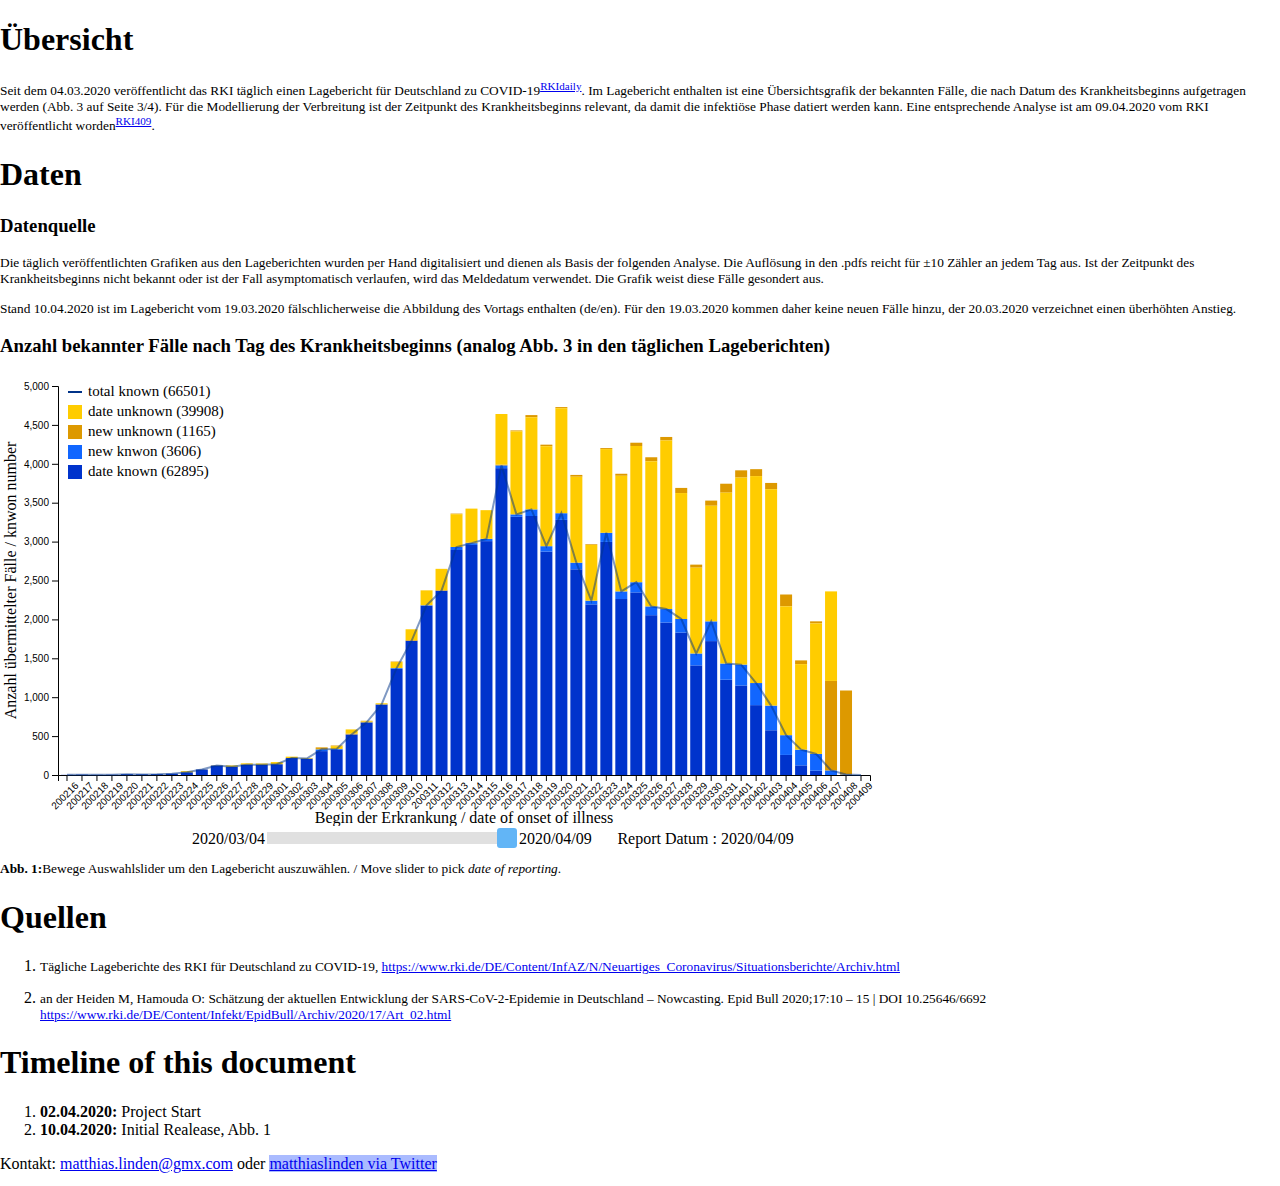
==== page/index.html @ bc85bd49 "Abb.1 scaling working, with legend and maxline" ====
<!DOCTYPE html>
<html>
  <head>
    <meta http-equiv="Content-type" content="text/html; charset=utf-8">
    <title>Covid-19 Calculator Germany</title>
	
	<link rel="stylesheet" type="text/css" href="style.css" />
	
	<script src="script/d3.js"></script>
	<script src="script/BaseGraph.js"></script>
	<script src="script/data.json"></script>
	<script src="script/interactivity.js"></script>
	
    <style type="text/css" media="screen">
    body {
      margin:0;
      padding:0;
      background-color: white;
    }
    </style>
    <script type="text/javascript">
		

    </script>
  </head>
  <body id="body" onload="onBodyLoad()">
  <header></header>
  <section>
  <h1>Übersicht</h1>
  <p>Seit dem 04.03.2020 veröffentlicht das RKI täglich einen Lagebericht für Deutschland zu COVID-19<sup><a href="#r_RKIdaily">RKIdaily</a></sup>. Im Lagebericht enthalten ist eine Übersichtsgrafik der bekannten Fälle, die nach Datum des Krankheitsbeginns aufgetragen werden (Abb. 3 auf Seite 3/4). Für die Modellierung der Verbreitung ist der Zeitpunkt des Krankheitsbeginns relevant, da damit die infektiöse Phase datiert werden kann. Eine entsprechende Analyse ist am 09.04.2020 vom RKI veröffentlicht worden<sup><a href="#r_RKI409">RKI409</a></sup>.</p>
  <p></p>
  
  <h1>Daten</h1>
  <h3>Datenquelle</h3>
  <p>Die täglich veröffentlichten Grafiken aus den Lageberichten wurden per Hand digitalisiert und dienen als Basis der folgenden Analyse. Die Auflösung in den .pdfs reicht für ±10 Zähler an jedem Tag aus. Ist der Zeitpunkt des Krankheitsbeginns nicht bekannt oder ist der Fall asymptomatisch verlaufen, wird das Meldedatum verwendet. Die Grafik weist diese Fälle gesondert aus.</p>
  <p>Stand 10.04.2020 ist im Lagebericht vom 19.03.2020 fälschlicherweise die Abbildung des Vortags enthalten (de/en). Für den 19.03.2020 kommen daher keine neuen Fälle hinzu, der 20.03.2020 verzeichnet einen überhöhten Anstieg.</p>
  <h3>Anzahl bekannter Fälle nach Tag des Krankheitsbeginns (analog Abb. 3 in den täglichen Lageberichten)</h3>
  <div id="firstGraph">
  <div id="simpleRKIgraph"></div>
  <div id="GraphControl1"></div>
  <div style="width:100%"><p><strong>Abb. 1:</strong>Bewege Auswahlslider um den Lagebericht auszuwählen. / Move slider to pick <em>date of reporting</em>.</p></div>
  
  
  </section>
  <section>
	<h1>Quellen</h1>
	<div>
		<ol>
			<li><p id="r_RKIdaily">Tägliche Lageberichte des RKI für Deutschland zu COVID-19, <a href="https://www.rki.de/DE/Content/InfAZ/N/Neuartiges_Coronavirus/Situationsberichte/Archiv.html">https://www.rki.de/DE/Content/InfAZ/N/Neuartiges_Coronavirus/Situationsberichte/Archiv.html</a></p></li>
			<li><p id="r_RKI409">an der Heiden M, Hamouda O: Schätzung der aktuellen Entwicklung der SARS-CoV-2-Epidemie in Deutschland – Nowcasting. Epid Bull 2020;17:10 – 15 | DOI 10.25646/6692 <a href="https://www.rki.de/DE/Content/Infekt/EpidBull/Archiv/2020/17/Art_02.html">https://www.rki.de/DE/Content/Infekt/EpidBull/Archiv/2020/17/Art_02.html</a></p>
		</li></ol>
	</div>
  </section>
  <section>
	  <h1>Timeline of this document</h1>
	  <ol>
		  <li><strong>02.04.2020:</strong> Project Start</li>
		  <li><strong>10.04.2020:</strong> Initial Realease, Abb. 1</li>
	  <ol>
  </section>
  <section>
	  Kontakt: <a href="mailto:matthias.linden@gmx.de">matthias.linden@gmx.com</a> oder
	  <a style="background-color:#ABF" href="https://twitter.com/matthiaslinden">matthiaslinden via Twitter</a>
	  <p></p>
  </section>

  <footer></footer>
  </body>
</html>
---- page/style.css ----
p {
	font-size : 10pt;
}

.maxline {
	fill :none;
	stroke : #038;
	stroke-width:2;
	opacity:.5;
}

/* Slider Stuff */
.pslidecontainer {
/*  width: 100%;*/
}

.pslider {
  -webkit-appearance: none;
/*  width: 100%;*/
  height: 12px;
  background: #d3d3d3;
  outline: none;
  opacity: 0.7;
  -webkit-transition: .2s;
  transition: opacity .2s;
}

.pslider:hover {
  opacity: 1;
}

.pslider::-webkit-slider-thumb {
  -webkit-appearance: none;
  appearance: none;
  width: 20px;
  height: 20px;
  border-radius: 3px;
  background: #2196F3;
  cursor: pointer;
}

.pslider::-moz-range-thumb {
  width: 20px;
  height: 20px;
  background: #2196F3;
  cursor: pointer;
}
/* End of slider Stuff*/
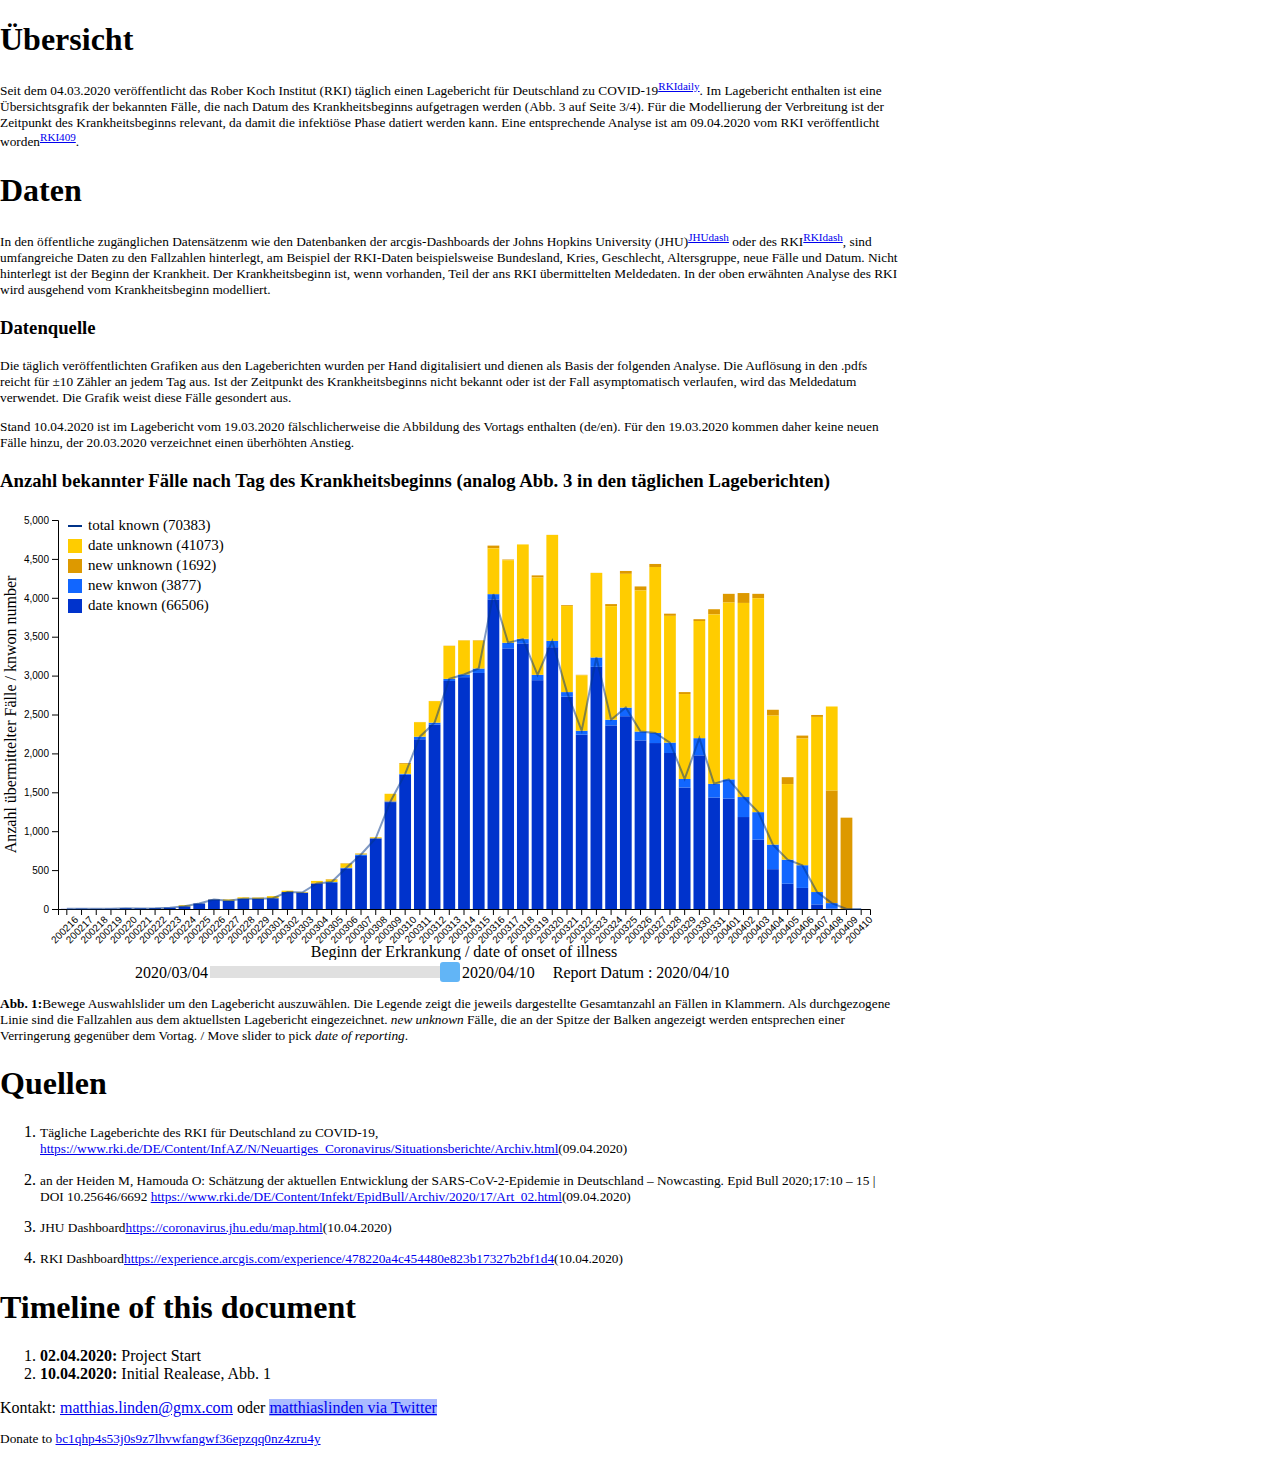
==== commit cff912ca: "Added some text to website, new Data for 10.04.2020 Situationreport" ====
--- a/page/index.html
+++ b/page/index.html
@@ -26,12 +26,14 @@
   </head>
   <body id="body" onload="onBodyLoad()">
   <header></header>
+  <div style="width:900px">
   <section>
   <h1>Übersicht</h1>
-  <p>Seit dem 04.03.2020 veröffentlicht das RKI täglich einen Lagebericht für Deutschland zu COVID-19<sup><a href="#r_RKIdaily">RKIdaily</a></sup>. Im Lagebericht enthalten ist eine Übersichtsgrafik der bekannten Fälle, die nach Datum des Krankheitsbeginns aufgetragen werden (Abb. 3 auf Seite 3/4). Für die Modellierung der Verbreitung ist der Zeitpunkt des Krankheitsbeginns relevant, da damit die infektiöse Phase datiert werden kann. Eine entsprechende Analyse ist am 09.04.2020 vom RKI veröffentlicht worden<sup><a href="#r_RKI409">RKI409</a></sup>.</p>
+  <p>Seit dem 04.03.2020 veröffentlicht das Rober Koch Institut (RKI) täglich einen Lagebericht für Deutschland zu COVID-19<sup><a href="#r_RKIdaily">RKIdaily</a></sup>. Im Lagebericht enthalten ist eine Übersichtsgrafik der bekannten Fälle, die nach Datum des Krankheitsbeginns aufgetragen werden (Abb. 3 auf Seite 3/4). Für die Modellierung der Verbreitung ist der Zeitpunkt des Krankheitsbeginns relevant, da damit die infektiöse Phase datiert werden kann. Eine entsprechende Analyse ist am 09.04.2020 vom RKI veröffentlicht worden<sup><a href="#r_RKI409">RKI409</a></sup>.</p>
   <p></p>
   
   <h1>Daten</h1>
+  <p>In den öffentliche zugänglichen Datensätzenm wie den Datenbanken der arcgis-Dashboards der Johns Hopkins University (JHU)<sup><a href="#r_JHUdash">JHUdash</a></sup> oder des RKI<sup><a href="#r_RKIdash">RKIdash</a></sup>, sind umfangreiche Daten zu den Fallzahlen hinterlegt, am Beispiel der RKI-Daten beispielsweise Bundesland, Kries, Geschlecht, Altersgruppe, neue Fälle und Datum. Nicht hinterlegt ist der Beginn der Krankheit. Der Krankheitsbeginn ist, wenn vorhanden, Teil der ans RKI übermittelten Meldedaten. In der oben erwähnten Analyse des RKI wird ausgehend vom Krankheitsbeginn modelliert.</p>
   <h3>Datenquelle</h3>
   <p>Die täglich veröffentlichten Grafiken aus den Lageberichten wurden per Hand digitalisiert und dienen als Basis der folgenden Analyse. Die Auflösung in den .pdfs reicht für ±10 Zähler an jedem Tag aus. Ist der Zeitpunkt des Krankheitsbeginns nicht bekannt oder ist der Fall asymptomatisch verlaufen, wird das Meldedatum verwendet. Die Grafik weist diese Fälle gesondert aus.</p>
   <p>Stand 10.04.2020 ist im Lagebericht vom 19.03.2020 fälschlicherweise die Abbildung des Vortags enthalten (de/en). Für den 19.03.2020 kommen daher keine neuen Fälle hinzu, der 20.03.2020 verzeichnet einen überhöhten Anstieg.</p>
@@ -39,7 +41,7 @@
   <div id="firstGraph">
   <div id="simpleRKIgraph"></div>
   <div id="GraphControl1"></div>
-  <div style="width:100%"><p><strong>Abb. 1:</strong>Bewege Auswahlslider um den Lagebericht auszuwählen. / Move slider to pick <em>date of reporting</em>.</p></div>
+  <div style="width:100%"><p><strong>Abb. 1:</strong>Bewege Auswahlslider um den Lagebericht auszuwählen. Die Legende zeigt die jeweils dargestellte Gesamtanzahl an Fällen in Klammern. Als durchgezogene Linie sind die Fallzahlen aus dem aktuellsten Lagebericht eingezeichnet. <em>new unknown</em> Fälle, die an der Spitze der Balken angezeigt werden entsprechen einer Verringerung gegenüber dem Vortag. / Move slider to pick <em>date of reporting</em>.</p></div>
   
   
   </section>
@@ -47,9 +49,11 @@
 	<h1>Quellen</h1>
 	<div>
 		<ol>
-			<li><p id="r_RKIdaily">Tägliche Lageberichte des RKI für Deutschland zu COVID-19, <a href="https://www.rki.de/DE/Content/InfAZ/N/Neuartiges_Coronavirus/Situationsberichte/Archiv.html">https://www.rki.de/DE/Content/InfAZ/N/Neuartiges_Coronavirus/Situationsberichte/Archiv.html</a></p></li>
-			<li><p id="r_RKI409">an der Heiden M, Hamouda O: Schätzung der aktuellen Entwicklung der SARS-CoV-2-Epidemie in Deutschland – Nowcasting. Epid Bull 2020;17:10 – 15 | DOI 10.25646/6692 <a href="https://www.rki.de/DE/Content/Infekt/EpidBull/Archiv/2020/17/Art_02.html">https://www.rki.de/DE/Content/Infekt/EpidBull/Archiv/2020/17/Art_02.html</a></p>
-		</li></ol>
+			<li><p id="r_RKIdaily">Tägliche Lageberichte des RKI für Deutschland zu COVID-19, <a href="https://www.rki.de/DE/Content/InfAZ/N/Neuartiges_Coronavirus/Situationsberichte/Archiv.html">https://www.rki.de/DE/Content/InfAZ/N/Neuartiges_Coronavirus/Situationsberichte/Archiv.html</a>(09.04.2020)</p></li>
+			<li><p id="r_RKI409">an der Heiden M, Hamouda O: Schätzung der aktuellen Entwicklung der SARS-CoV-2-Epidemie in Deutschland – Nowcasting. Epid Bull 2020;17:10 – 15 | DOI 10.25646/6692 <a href="https://www.rki.de/DE/Content/Infekt/EpidBull/Archiv/2020/17/Art_02.html">https://www.rki.de/DE/Content/Infekt/EpidBull/Archiv/2020/17/Art_02.html</a>(09.04.2020)</p></li>
+			<li><p id="r_JHUdash">JHU Dashboard<a href="https://coronavirus.jhu.edu/map.html">https://coronavirus.jhu.edu/map.html</a>(10.04.2020)</p></li>
+			<li><p id="r_RKIdash">RKI Dashboard<a href="https://experience.arcgis.com/experience/478220a4c454480e823b17327b2bf1d4">https://experience.arcgis.com/experience/478220a4c454480e823b17327b2bf1d4</a>(10.04.2020)</p></li>
+		</ol>
 	</div>
   </section>
   <section>
@@ -62,9 +66,9 @@
   <section>
 	  Kontakt: <a href="mailto:matthias.linden@gmx.de">matthias.linden@gmx.com</a> oder
 	  <a style="background-color:#ABF" href="https://twitter.com/matthiaslinden">matthiaslinden via Twitter</a>
-	  <p></p>
+	  <p>Donate to <a href="bitcoin:bc1qhp4s53j0s9z7lhvwfangwf36epzqq0nz4zru4y">bc1qhp4s53j0s9z7lhvwfangwf36epzqq0nz4zru4y</a></p>
   </section>
-
+  </div>
   <footer></footer>
   </body>
 </html>
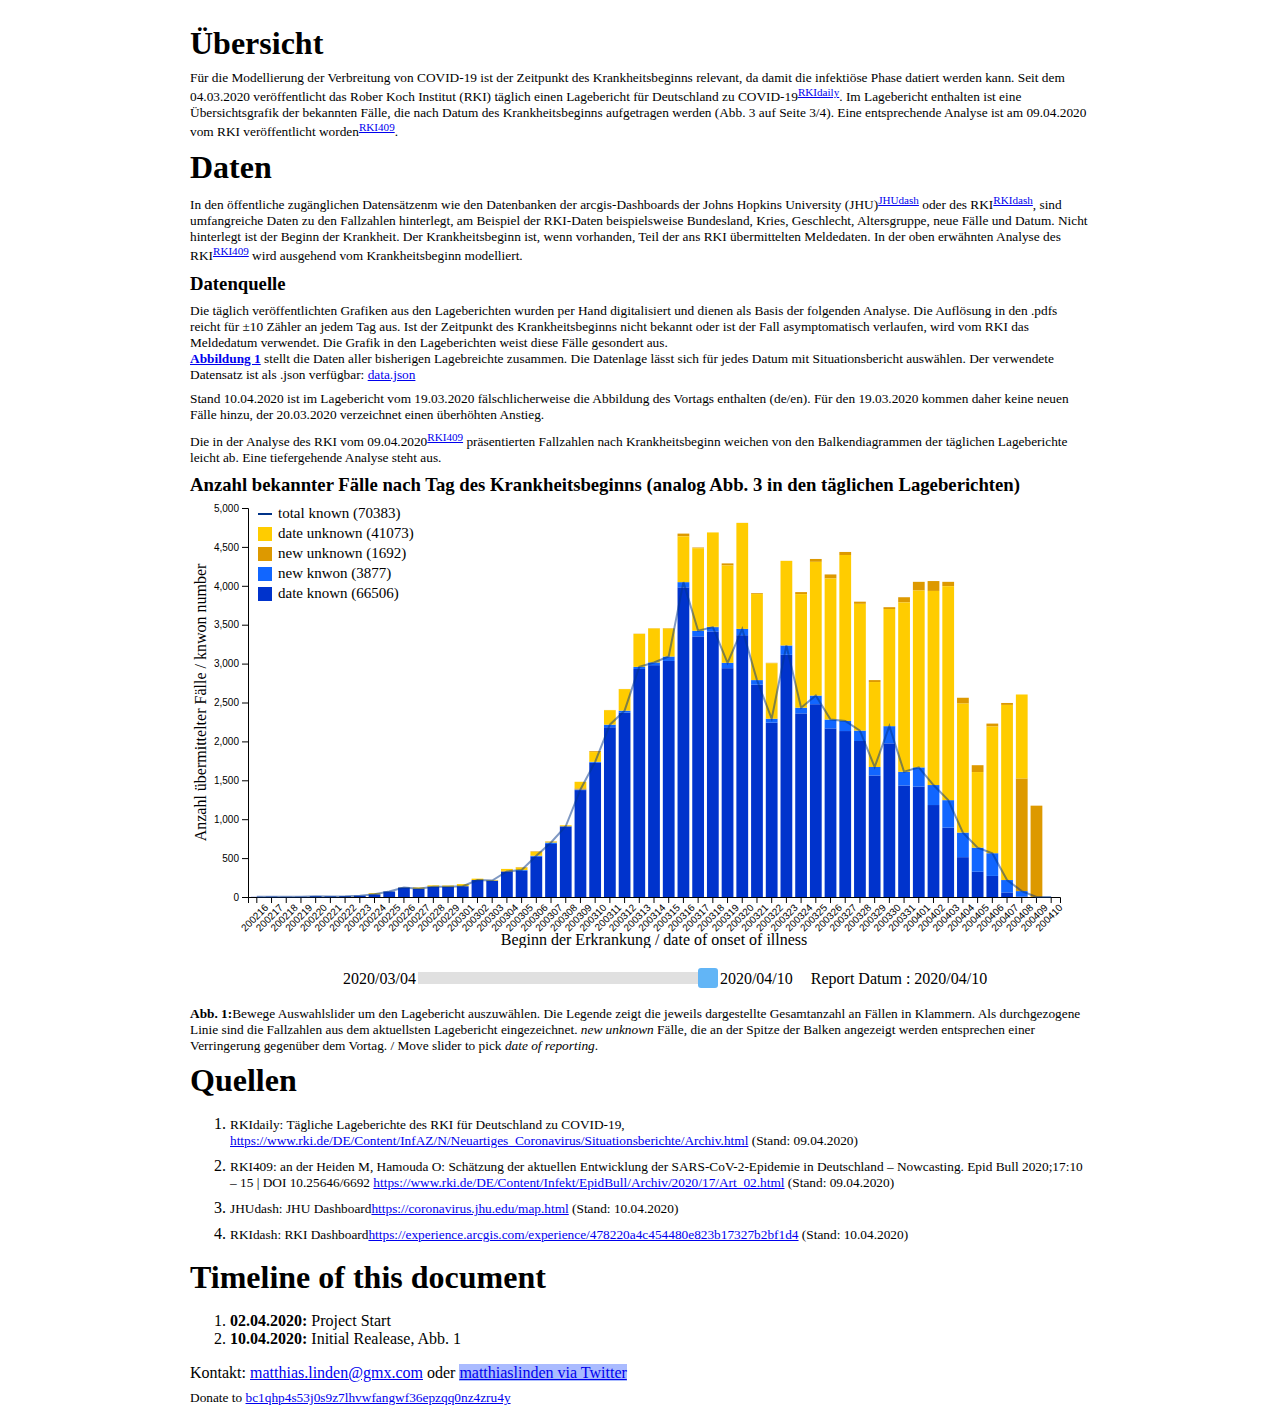
==== commit cdb25b7e: "Minor tweaks to website (centering), link to dataset and explaination of dataset" ====
--- a/page/index.html
+++ b/page/index.html
@@ -26,17 +26,18 @@
   </head>
   <body id="body" onload="onBodyLoad()">
   <header></header>
-  <div style="width:900px">
+  <div style="max-width:900px;display: block;margin: 25px auto 0">
   <section>
   <h1>Übersicht</h1>
-  <p>Seit dem 04.03.2020 veröffentlicht das Rober Koch Institut (RKI) täglich einen Lagebericht für Deutschland zu COVID-19<sup><a href="#r_RKIdaily">RKIdaily</a></sup>. Im Lagebericht enthalten ist eine Übersichtsgrafik der bekannten Fälle, die nach Datum des Krankheitsbeginns aufgetragen werden (Abb. 3 auf Seite 3/4). Für die Modellierung der Verbreitung ist der Zeitpunkt des Krankheitsbeginns relevant, da damit die infektiöse Phase datiert werden kann. Eine entsprechende Analyse ist am 09.04.2020 vom RKI veröffentlicht worden<sup><a href="#r_RKI409">RKI409</a></sup>.</p>
+  <p>Für die Modellierung der Verbreitung von COVID-19 ist der Zeitpunkt des Krankheitsbeginns relevant, da damit die infektiöse Phase datiert werden kann. Seit dem 04.03.2020 veröffentlicht das Rober Koch Institut (RKI) täglich einen Lagebericht für Deutschland zu COVID-19<sup><a href="#r_RKIdaily">RKIdaily</a></sup>. Im Lagebericht enthalten ist eine Übersichtsgrafik der bekannten Fälle, die nach Datum des Krankheitsbeginns aufgetragen werden (Abb. 3 auf Seite 3/4). Eine entsprechende Analyse ist am 09.04.2020 vom RKI veröffentlicht worden<sup><a href="#r_RKI409">RKI409</a></sup>.</p>
   <p></p>
   
   <h1>Daten</h1>
-  <p>In den öffentliche zugänglichen Datensätzenm wie den Datenbanken der arcgis-Dashboards der Johns Hopkins University (JHU)<sup><a href="#r_JHUdash">JHUdash</a></sup> oder des RKI<sup><a href="#r_RKIdash">RKIdash</a></sup>, sind umfangreiche Daten zu den Fallzahlen hinterlegt, am Beispiel der RKI-Daten beispielsweise Bundesland, Kries, Geschlecht, Altersgruppe, neue Fälle und Datum. Nicht hinterlegt ist der Beginn der Krankheit. Der Krankheitsbeginn ist, wenn vorhanden, Teil der ans RKI übermittelten Meldedaten. In der oben erwähnten Analyse des RKI wird ausgehend vom Krankheitsbeginn modelliert.</p>
+  <p>In den öffentliche zugänglichen Datensätzenm wie den Datenbanken der arcgis-Dashboards der Johns Hopkins University (JHU)<sup><a href="#r_JHUdash">JHUdash</a></sup> oder des RKI<sup><a href="#r_RKIdash">RKIdash</a></sup>, sind umfangreiche Daten zu den Fallzahlen hinterlegt, am Beispiel der RKI-Daten beispielsweise Bundesland, Kries, Geschlecht, Altersgruppe, neue Fälle und Datum. Nicht hinterlegt ist der Beginn der Krankheit. Der Krankheitsbeginn ist, wenn vorhanden, Teil der ans RKI übermittelten Meldedaten. In der oben erwähnten Analyse des RKI<sup><a href="#r_RKI409">RKI409</a></sup> wird ausgehend vom Krankheitsbeginn modelliert.</p>
   <h3>Datenquelle</h3>
-  <p>Die täglich veröffentlichten Grafiken aus den Lageberichten wurden per Hand digitalisiert und dienen als Basis der folgenden Analyse. Die Auflösung in den .pdfs reicht für ±10 Zähler an jedem Tag aus. Ist der Zeitpunkt des Krankheitsbeginns nicht bekannt oder ist der Fall asymptomatisch verlaufen, wird das Meldedatum verwendet. Die Grafik weist diese Fälle gesondert aus.</p>
+  <p>Die täglich veröffentlichten Grafiken aus den Lageberichten wurden per Hand digitalisiert und dienen als Basis der folgenden Analyse. Die Auflösung in den .pdfs reicht für ±10 Zähler an jedem Tag aus. Ist der Zeitpunkt des Krankheitsbeginns nicht bekannt oder ist der Fall asymptomatisch verlaufen, wird vom RKI das Meldedatum verwendet. Die Grafik in den Lageberichten weist diese Fälle gesondert aus.<br><a href="#simpleRKIgraph"><strong>Abbildung 1</strong></a> stellt die Daten aller bisherigen Lagebreichte zusammen. Die Datenlage lässt sich für jedes Datum mit Situationsbericht auswählen. Der verwendete Datensatz ist als .json verfügbar: <a href="script/data.json">data.json</a></p>
   <p>Stand 10.04.2020 ist im Lagebericht vom 19.03.2020 fälschlicherweise die Abbildung des Vortags enthalten (de/en). Für den 19.03.2020 kommen daher keine neuen Fälle hinzu, der 20.03.2020 verzeichnet einen überhöhten Anstieg.</p>
+  <p>Die in der Analyse des RKI vom 09.04.2020<sup><a href="#r_RKI409">RKI409</a></sup> präsentierten Fallzahlen nach Krankheitsbeginn weichen von den Balkendiagrammen der täglichen Lageberichte leicht ab. Eine tiefergehende Analyse steht aus.</p>
   <h3>Anzahl bekannter Fälle nach Tag des Krankheitsbeginns (analog Abb. 3 in den täglichen Lageberichten)</h3>
   <div id="firstGraph">
   <div id="simpleRKIgraph"></div>
@@ -47,12 +48,12 @@
   </section>
   <section>
 	<h1>Quellen</h1>
-	<div>
+	<div id="sources">
 		<ol>
-			<li><p id="r_RKIdaily">Tägliche Lageberichte des RKI für Deutschland zu COVID-19, <a href="https://www.rki.de/DE/Content/InfAZ/N/Neuartiges_Coronavirus/Situationsberichte/Archiv.html">https://www.rki.de/DE/Content/InfAZ/N/Neuartiges_Coronavirus/Situationsberichte/Archiv.html</a>(09.04.2020)</p></li>
-			<li><p id="r_RKI409">an der Heiden M, Hamouda O: Schätzung der aktuellen Entwicklung der SARS-CoV-2-Epidemie in Deutschland – Nowcasting. Epid Bull 2020;17:10 – 15 | DOI 10.25646/6692 <a href="https://www.rki.de/DE/Content/Infekt/EpidBull/Archiv/2020/17/Art_02.html">https://www.rki.de/DE/Content/Infekt/EpidBull/Archiv/2020/17/Art_02.html</a>(09.04.2020)</p></li>
-			<li><p id="r_JHUdash">JHU Dashboard<a href="https://coronavirus.jhu.edu/map.html">https://coronavirus.jhu.edu/map.html</a>(10.04.2020)</p></li>
-			<li><p id="r_RKIdash">RKI Dashboard<a href="https://experience.arcgis.com/experience/478220a4c454480e823b17327b2bf1d4">https://experience.arcgis.com/experience/478220a4c454480e823b17327b2bf1d4</a>(10.04.2020)</p></li>
+			<li><p id="r_RKIdaily">RKIdaily: Tägliche Lageberichte des RKI für Deutschland zu COVID-19, <a href="https://www.rki.de/DE/Content/InfAZ/N/Neuartiges_Coronavirus/Situationsberichte/Archiv.html">https://www.rki.de/DE/Content/InfAZ/N/Neuartiges_Coronavirus/Situationsberichte/Archiv.html</a> (Stand: 09.04.2020)</p></li>
+			<li><p id="r_RKI409">RKI409: an der Heiden M, Hamouda O: Schätzung der aktuellen Entwicklung der SARS-CoV-2-Epidemie in Deutschland – Nowcasting. Epid Bull 2020;17:10 – 15 | DOI 10.25646/6692 <a href="https://www.rki.de/DE/Content/Infekt/EpidBull/Archiv/2020/17/Art_02.html">https://www.rki.de/DE/Content/Infekt/EpidBull/Archiv/2020/17/Art_02.html</a> (Stand: 09.04.2020)</p></li>
+			<li><p id="r_JHUdash">JHUdash: JHU Dashboard<a href="https://coronavirus.jhu.edu/map.html">https://coronavirus.jhu.edu/map.html</a> (Stand: 10.04.2020)</p></li>
+			<li><p id="r_RKIdash">RKIdash: RKI Dashboard<a href="https://experience.arcgis.com/experience/478220a4c454480e823b17327b2bf1d4">https://experience.arcgis.com/experience/478220a4c454480e823b17327b2bf1d4</a> (Stand: 10.04.2020)</p></li>
 		</ol>
 	</div>
   </section>
--- a/page/style.css
+++ b/page/style.css
@@ -1,4 +1,16 @@
+h1 {
+	margin-top: 8px;
+	margin-bottom: 4px;
+}
+
+h3 {
+	margin-top: 4px;
+	margin-bottom: 2px;
+}
+
 p {
+	margin-top: 8px;
+	margin-bottom: 8px;
 	font-size : 10pt;
 }
 
@@ -7,6 +19,10 @@
 	stroke : #038;
 	stroke-width:2;
 	opacity:.5;
+}
+
+.sources p {
+	width : 400px;
 }
 
 /* Slider Stuff */
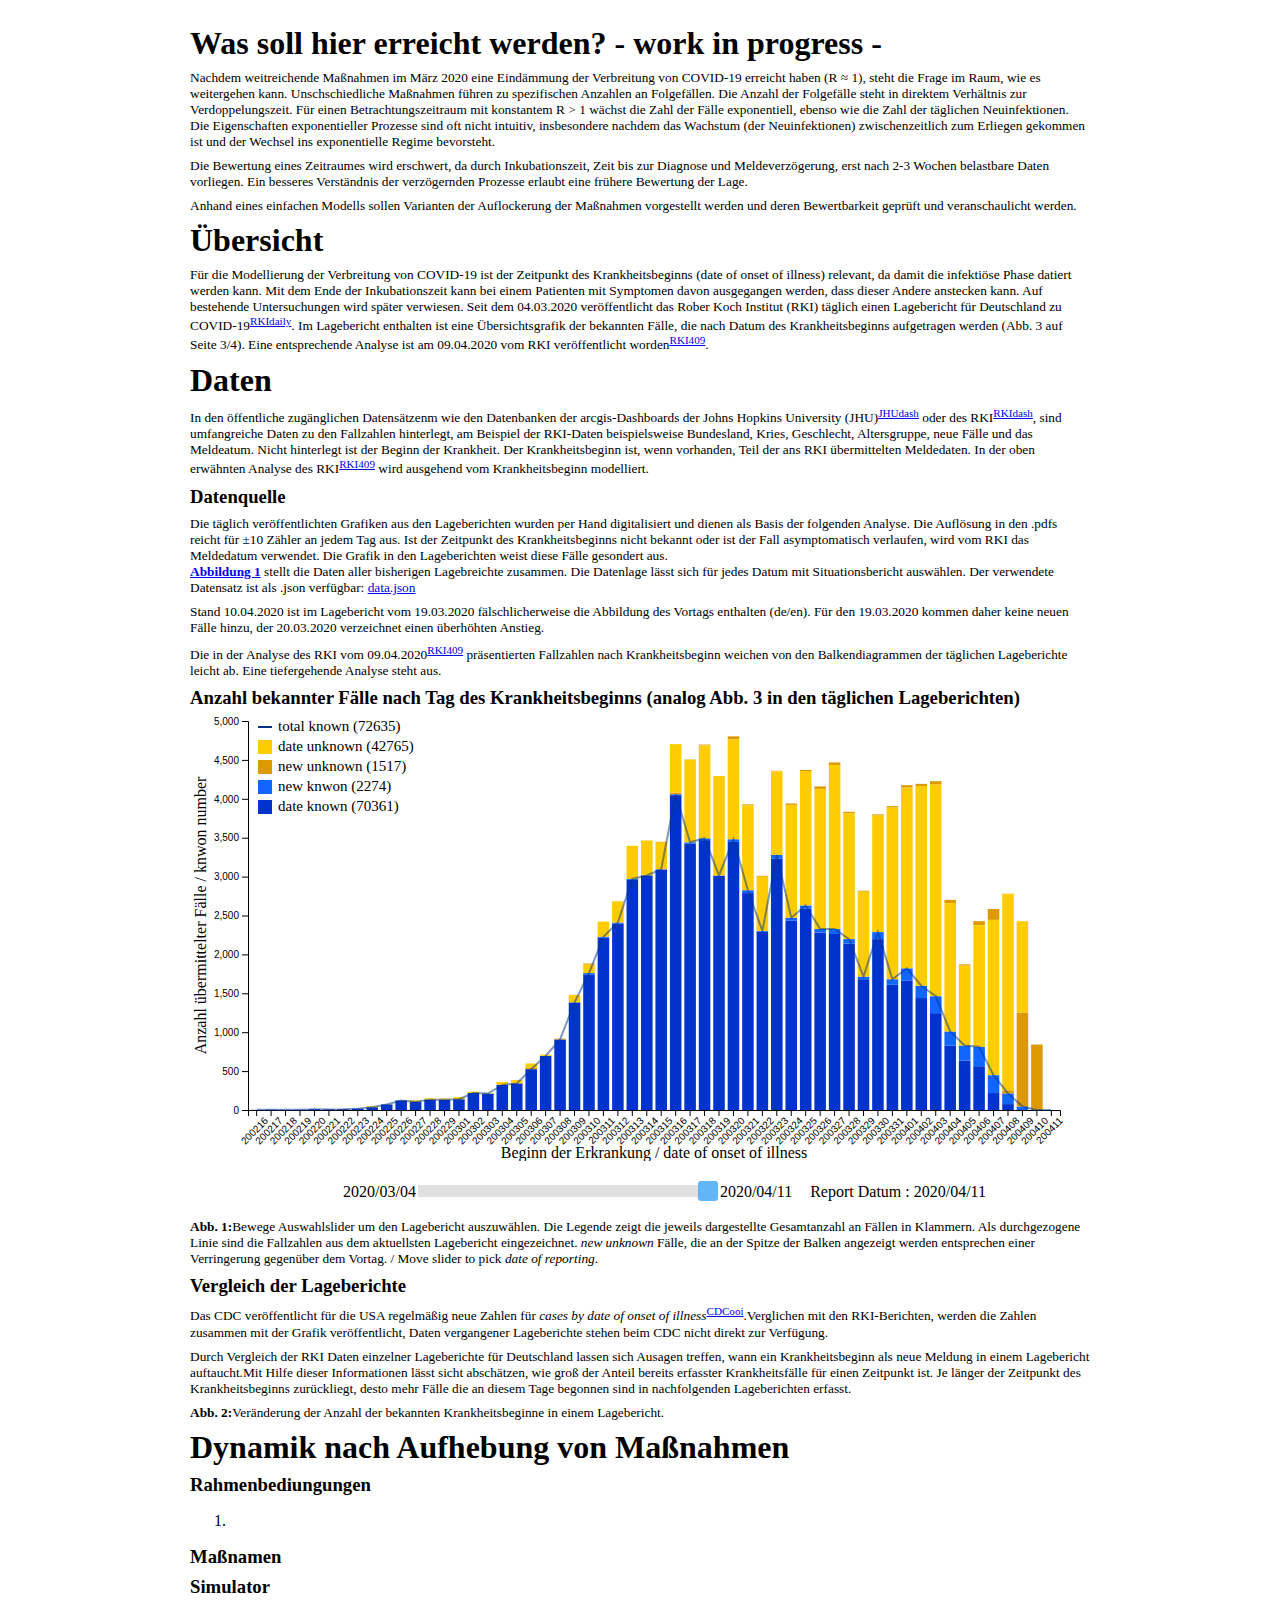
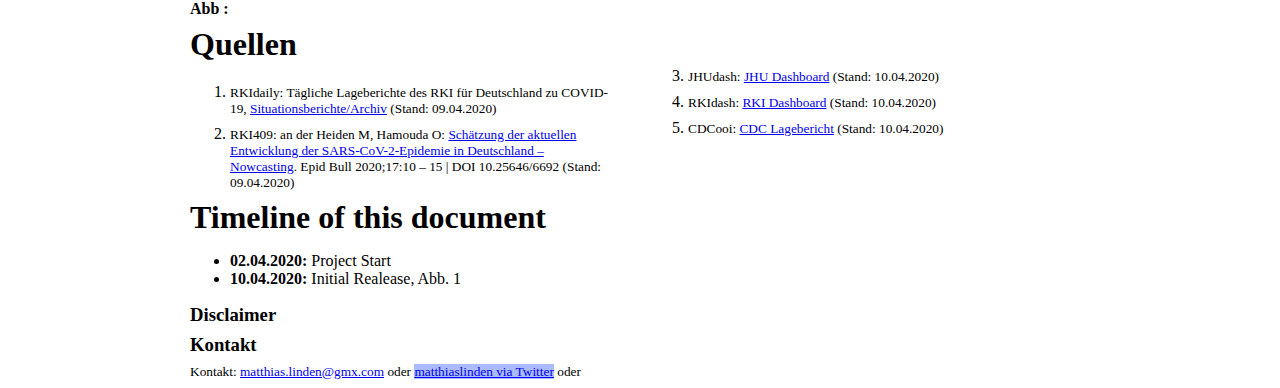
==== commit fc60a28f: "Added RKI's 09.04.2020 Bulletins case numbers for all described cases: observed,imputated,Nowcast (l" ====
--- a/page/index.html
+++ b/page/index.html
@@ -9,6 +9,7 @@
 	
 	<script src="script/d3.js"></script>
 	<script src="script/BaseGraph.js"></script>
+	<script src="script/Simulation.js"></script>
 	<script src="script/data.json"></script>
 	<script src="script/interactivity.js"></script>
 	
@@ -28,12 +29,18 @@
   <header></header>
   <div style="max-width:900px;display: block;margin: 25px auto 0">
   <section>
+  <h1>Was soll hier erreicht werden? - work in progress -</h1>
+  <p>Nachdem weitreichende Maßnahmen im März 2020 eine Eindämmung der Verbreitung von COVID-19 erreicht haben (R &asymp; 1), steht die Frage im Raum, wie es weitergehen kann. Unschschiedliche Maßnahmen führen zu spezifischen Anzahlen an Folgefällen. Die Anzahl der Folgefälle steht in direktem Verhältnis zur Verdoppelungszeit. Für einen Betrachtungszeitraum mit konstantem R > 1 wächst die Zahl der Fälle exponentiell, ebenso wie die Zahl der täglichen Neuinfektionen. Die Eigenschaften exponentieller Prozesse sind oft nicht intuitiv, insbesondere nachdem das Wachstum (der Neuinfektionen) zwischenzeitlich zum Erliegen gekommen ist und der Wechsel ins exponentielle Regime bevorsteht.</p>
+  <p>Die Bewertung eines Zeitraumes wird erschwert, da durch Inkubationszeit, Zeit bis zur Diagnose und Meldeverzögerung, erst nach 2-3 Wochen belastbare Daten vorliegen. Ein besseres Verständnis der verzögernden Prozesse erlaubt eine frühere Bewertung der Lage.</p>
+  <p>Anhand eines einfachen Modells sollen Varianten der Auflockerung der Maßnahmen vorgestellt werden und deren Bewertbarkeit geprüft und veranschaulicht werden.</p>
   <h1>Übersicht</h1>
-  <p>Für die Modellierung der Verbreitung von COVID-19 ist der Zeitpunkt des Krankheitsbeginns relevant, da damit die infektiöse Phase datiert werden kann. Seit dem 04.03.2020 veröffentlicht das Rober Koch Institut (RKI) täglich einen Lagebericht für Deutschland zu COVID-19<sup><a href="#r_RKIdaily">RKIdaily</a></sup>. Im Lagebericht enthalten ist eine Übersichtsgrafik der bekannten Fälle, die nach Datum des Krankheitsbeginns aufgetragen werden (Abb. 3 auf Seite 3/4). Eine entsprechende Analyse ist am 09.04.2020 vom RKI veröffentlicht worden<sup><a href="#r_RKI409">RKI409</a></sup>.</p>
+  <p>Für die Modellierung der Verbreitung von COVID-19 ist der Zeitpunkt des Krankheitsbeginns (date of onset of illness) relevant, da damit die infektiöse Phase datiert werden kann. Mit dem Ende der Inkubationszeit kann bei einem Patienten mit Symptomen davon ausgegangen werden, dass dieser Andere anstecken kann. Auf bestehende Untersuchungen wird später verwiesen.
+	  
+	   Seit dem 04.03.2020 veröffentlicht das Rober Koch Institut (RKI) täglich einen Lagebericht für Deutschland zu COVID-19<sup><a href="#r_RKIdaily">RKIdaily</a></sup>. Im Lagebericht enthalten ist eine Übersichtsgrafik der bekannten Fälle, die nach Datum des Krankheitsbeginns aufgetragen werden (Abb. 3 auf Seite 3/4). Eine entsprechende Analyse ist am 09.04.2020 vom RKI veröffentlicht worden<sup><a href="#r_RKI409">RKI409</a></sup>. </p>
   <p></p>
   
   <h1>Daten</h1>
-  <p>In den öffentliche zugänglichen Datensätzenm wie den Datenbanken der arcgis-Dashboards der Johns Hopkins University (JHU)<sup><a href="#r_JHUdash">JHUdash</a></sup> oder des RKI<sup><a href="#r_RKIdash">RKIdash</a></sup>, sind umfangreiche Daten zu den Fallzahlen hinterlegt, am Beispiel der RKI-Daten beispielsweise Bundesland, Kries, Geschlecht, Altersgruppe, neue Fälle und Datum. Nicht hinterlegt ist der Beginn der Krankheit. Der Krankheitsbeginn ist, wenn vorhanden, Teil der ans RKI übermittelten Meldedaten. In der oben erwähnten Analyse des RKI<sup><a href="#r_RKI409">RKI409</a></sup> wird ausgehend vom Krankheitsbeginn modelliert.</p>
+  <p>In den öffentliche zugänglichen Datensätzenm wie den Datenbanken der arcgis-Dashboards der Johns Hopkins University (JHU)<sup><a href="#r_JHUdash">JHUdash</a></sup> oder des RKI<sup><a href="#r_RKIdash">RKIdash</a></sup>, sind umfangreiche Daten zu den Fallzahlen hinterlegt, am Beispiel der RKI-Daten beispielsweise Bundesland, Kries, Geschlecht, Altersgruppe, neue Fälle und das Meldeatum. Nicht hinterlegt ist der Beginn der Krankheit. Der Krankheitsbeginn ist, wenn vorhanden, Teil der ans RKI übermittelten Meldedaten. In der oben erwähnten Analyse des RKI<sup><a href="#r_RKI409">RKI409</a></sup> wird ausgehend vom Krankheitsbeginn modelliert.</p>
   <h3>Datenquelle</h3>
   <p>Die täglich veröffentlichten Grafiken aus den Lageberichten wurden per Hand digitalisiert und dienen als Basis der folgenden Analyse. Die Auflösung in den .pdfs reicht für ±10 Zähler an jedem Tag aus. Ist der Zeitpunkt des Krankheitsbeginns nicht bekannt oder ist der Fall asymptomatisch verlaufen, wird vom RKI das Meldedatum verwendet. Die Grafik in den Lageberichten weist diese Fälle gesondert aus.<br><a href="#simpleRKIgraph"><strong>Abbildung 1</strong></a> stellt die Daten aller bisherigen Lagebreichte zusammen. Die Datenlage lässt sich für jedes Datum mit Situationsbericht auswählen. Der verwendete Datensatz ist als .json verfügbar: <a href="script/data.json">data.json</a></p>
   <p>Stand 10.04.2020 ist im Lagebericht vom 19.03.2020 fälschlicherweise die Abbildung des Vortags enthalten (de/en). Für den 19.03.2020 kommen daher keine neuen Fälle hinzu, der 20.03.2020 verzeichnet einen überhöhten Anstieg.</p>
@@ -43,31 +50,60 @@
   <div id="simpleRKIgraph"></div>
   <div id="GraphControl1"></div>
   <div style="width:100%"><p><strong>Abb. 1:</strong>Bewege Auswahlslider um den Lagebericht auszuwählen. Die Legende zeigt die jeweils dargestellte Gesamtanzahl an Fällen in Klammern. Als durchgezogene Linie sind die Fallzahlen aus dem aktuellsten Lagebericht eingezeichnet. <em>new unknown</em> Fälle, die an der Spitze der Balken angezeigt werden entsprechen einer Verringerung gegenüber dem Vortag. / Move slider to pick <em>date of reporting</em>.</p></div>
+  <h3>Vergleich der Lageberichte</h3>
+  <p>Das CDC veröffentlicht für die USA regelmäßig neue Zahlen für <em>cases by date of onset of illness</em><sup><a href="#r_CDCooi">CDCooi</a></sup>.Verglichen mit den RKI-Berichten, werden die Zahlen zusammen mit der Grafik veröffentlicht, Daten vergangener Lageberichte stehen beim CDC nicht direkt zur Verfügung.</p>
+  <p>Durch Vergleich der RKI Daten einzelner Lageberichte für Deutschland lassen sich Ausagen treffen, wann ein Krankheitsbeginn als neue Meldung in einem Lagebericht auftaucht.Mit Hilfe dieser Informationen lässt sicht abschätzen, wie groß der Anteil bereits erfasster Krankheitsfälle für einen Zeitpunkt ist. Je länger der Zeitpunkt des Krankheitsbeginns zurückliegt, desto mehr Fälle die an diesem Tage begonnen sind in nachfolgenden Lageberichten erfasst. </p>
+  </section>
   
+  <section>
+  <h3></h3>
+	  <div id="complexRKIgraphDiff"></div>
+	  <div style="width:100%"><p><strong>Abb. 2:</strong>Veränderung der Anzahl der bekannten Krankheitsbeginne in einem Lagebericht.</p></div>
+  </section>
+  
+  <section>
+  <h1>Dynamik nach Aufhebung von Maßnahmen</h1>
+  <p>
+  </p>
+  <h3>Rahmenbediungungen</h3><p>
+  <ol>
+	  <li></li>
+  </ol></p>
+  <h3>Maßnamen</h3>
+  <p></p>
+  
+  <h3>Simulator</h3>
+  <div id="simpleSimulator"></div>
+  <div style="width:100%"><strong>Abb :</strong></div>
   
   </section>
   <section>
 	<h1>Quellen</h1>
 	<div id="sources">
 		<ol>
-			<li><p id="r_RKIdaily">RKIdaily: Tägliche Lageberichte des RKI für Deutschland zu COVID-19, <a href="https://www.rki.de/DE/Content/InfAZ/N/Neuartiges_Coronavirus/Situationsberichte/Archiv.html">https://www.rki.de/DE/Content/InfAZ/N/Neuartiges_Coronavirus/Situationsberichte/Archiv.html</a> (Stand: 09.04.2020)</p></li>
-			<li><p id="r_RKI409">RKI409: an der Heiden M, Hamouda O: Schätzung der aktuellen Entwicklung der SARS-CoV-2-Epidemie in Deutschland – Nowcasting. Epid Bull 2020;17:10 – 15 | DOI 10.25646/6692 <a href="https://www.rki.de/DE/Content/Infekt/EpidBull/Archiv/2020/17/Art_02.html">https://www.rki.de/DE/Content/Infekt/EpidBull/Archiv/2020/17/Art_02.html</a> (Stand: 09.04.2020)</p></li>
-			<li><p id="r_JHUdash">JHUdash: JHU Dashboard<a href="https://coronavirus.jhu.edu/map.html">https://coronavirus.jhu.edu/map.html</a> (Stand: 10.04.2020)</p></li>
-			<li><p id="r_RKIdash">RKIdash: RKI Dashboard<a href="https://experience.arcgis.com/experience/478220a4c454480e823b17327b2bf1d4">https://experience.arcgis.com/experience/478220a4c454480e823b17327b2bf1d4</a> (Stand: 10.04.2020)</p></li>
+			<li><p id="r_RKIdaily">RKIdaily: Tägliche Lageberichte des RKI für Deutschland zu COVID-19, <a href="https://www.rki.de/DE/Content/InfAZ/N/Neuartiges_Coronavirus/Situationsberichte/Archiv.html">Situationsberichte/Archiv</a> (Stand: 09.04.2020)</p></li>
+			<li><p id="r_RKI409">RKI409: an der Heiden M, Hamouda O: <a href="https://www.rki.de/DE/Content/Infekt/EpidBull/Archiv/2020/17/Art_02.html">Schätzung der aktuellen Entwicklung der SARS-CoV-2-Epidemie in Deutschland – Nowcasting</a>. Epid Bull 2020;17:10 – 15 | DOI 10.25646/6692 (Stand: 09.04.2020)</p></li>
+			<li><p id="r_JHUdash">JHUdash: <a href="https://coronavirus.jhu.edu/map.html">JHU Dashboard</a> (Stand: 10.04.2020)</p></li>
+			<li><p id="r_RKIdash">RKIdash: <a href="https://experience.arcgis.com/experience/478220a4c454480e823b17327b2bf1d4">RKI Dashboard</a> (Stand: 10.04.2020)</p></li>
+			<li><p id="r_CDCooi">CDCooi: <a href="https://www.cdc.gov/coronavirus/2019-ncov/cases-updates/cases-in-us.html#epi-curve">CDC Lagebericht</a> (Stand: 10.04.2020)</p></li>
 		</ol>
 	</div>
   </section>
+
   <section>
 	  <h1>Timeline of this document</h1>
-	  <ol>
+	  <ul>
 		  <li><strong>02.04.2020:</strong> Project Start</li>
 		  <li><strong>10.04.2020:</strong> Initial Realease, Abb. 1</li>
-	  <ol>
+	  <ul>
   </section>
   <section>
-	  Kontakt: <a href="mailto:matthias.linden@gmx.de">matthias.linden@gmx.com</a> oder
-	  <a style="background-color:#ABF" href="https://twitter.com/matthiaslinden">matthiaslinden via Twitter</a>
-	  <p>Donate to <a href="bitcoin:bc1qhp4s53j0s9z7lhvwfangwf36epzqq0nz4zru4y">bc1qhp4s53j0s9z7lhvwfangwf36epzqq0nz4zru4y</a></p>
+	  <h3>Disclaimer</h3>
+	  <p></p>
+	  <h3>Kontakt</h3>
+	  <p>Kontakt: <a href="mailto:matthias.linden@gmx.de">matthias.linden@gmx.com</a> oder
+	  <a style="background-color:#ABF" href="https://twitter.com/matthiaslinden">matthiaslinden via Twitter</a> oder
+	  <p>
   </section>
   </div>
   <footer></footer>
--- a/page/style.css
+++ b/page/style.css
@@ -21,8 +21,13 @@
 	opacity:.5;
 }
 
-.sources p {
-	width : 400px;
+#sources {
+	column-width : 400px;
+}
+
+#sources p {
+	width : 380px;
+	
 }
 
 /* Slider Stuff */
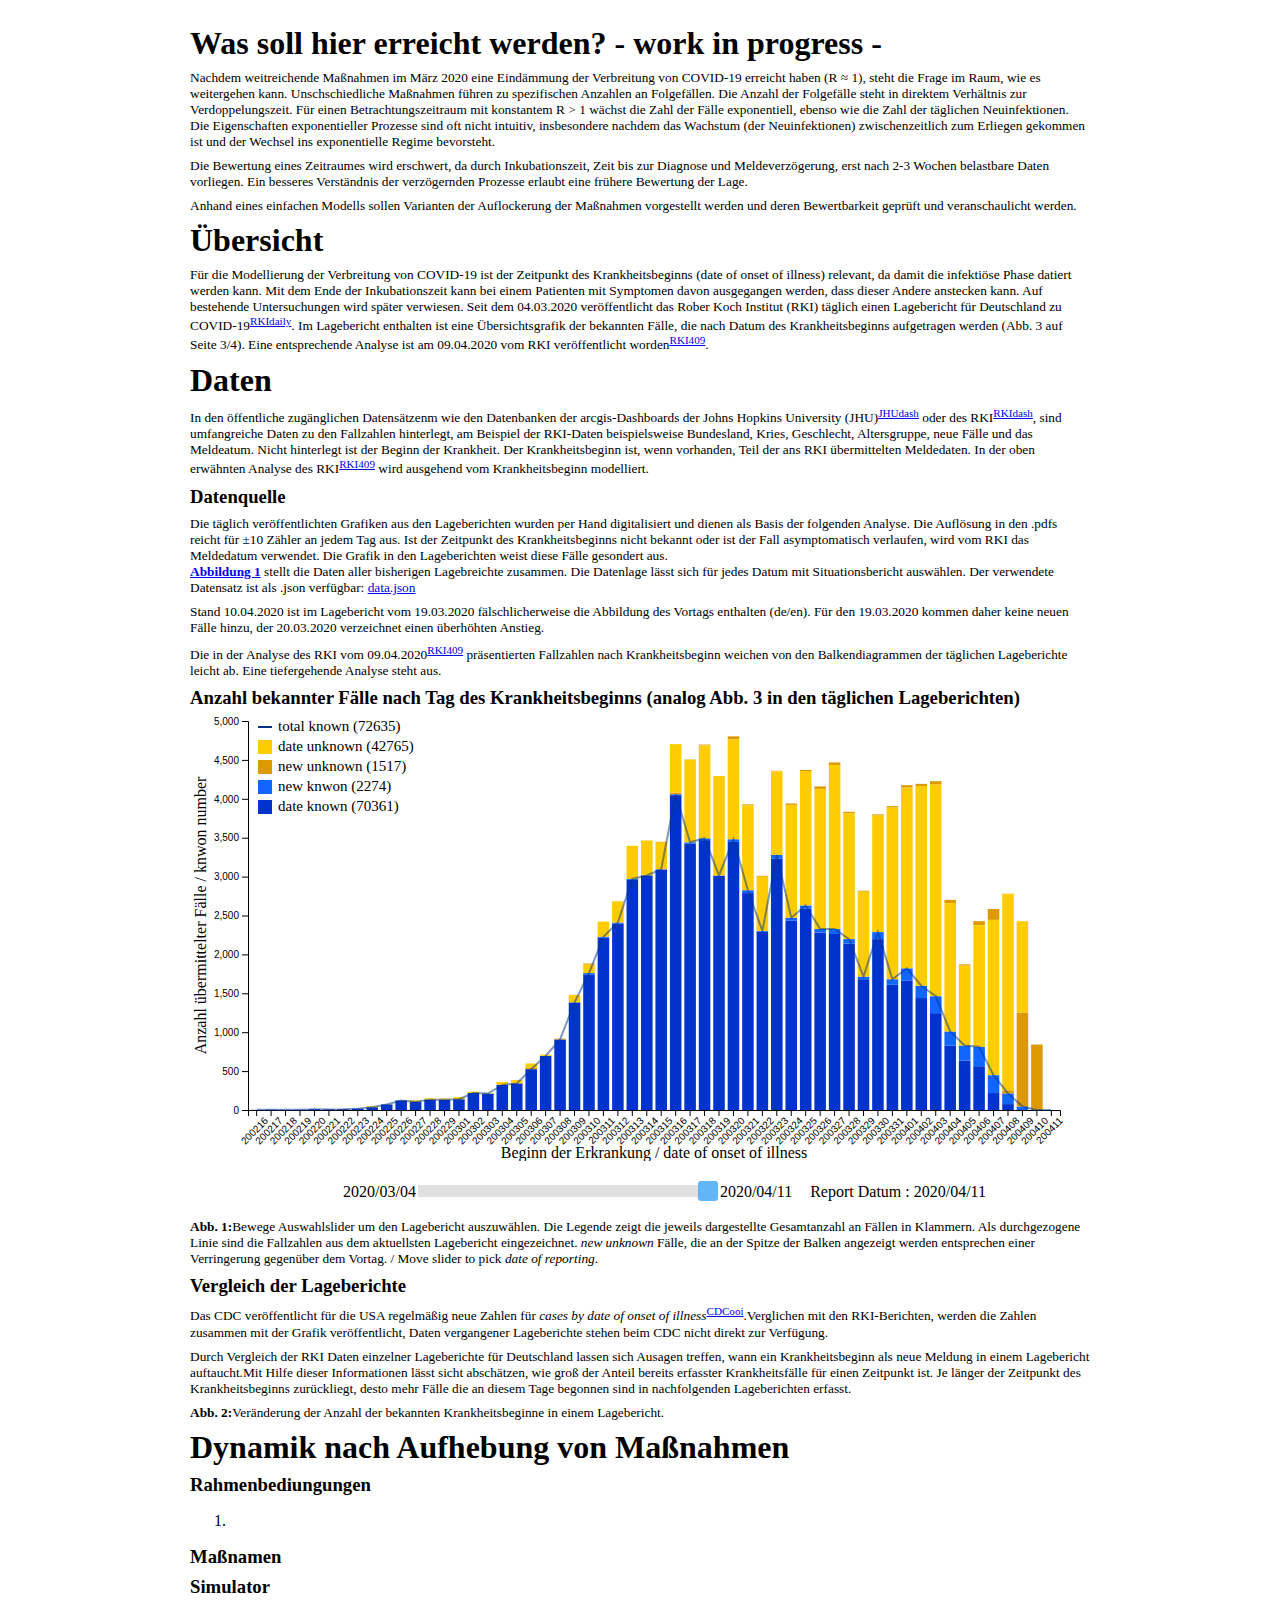
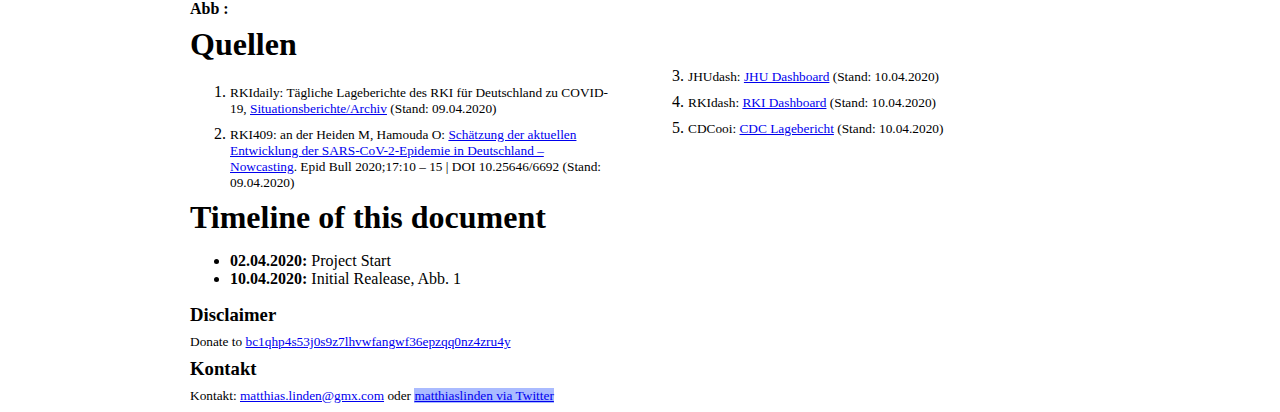
==== commit 70d115c6: "minor changes to README" ====
--- a/page/index.html
+++ b/page/index.html
@@ -99,11 +99,12 @@
   </section>
   <section>
 	  <h3>Disclaimer</h3>
-	  <p></p>
+	  <p>
+	  	Donate to <a href="bitcoin:bc1qhp4s53j0s9z7lhvwfangwf36epzqq0nz4zru4y">bc1qhp4s53j0s9z7lhvwfangwf36epzqq0nz4zru4y</a>
+	  </p>
 	  <h3>Kontakt</h3>
 	  <p>Kontakt: <a href="mailto:matthias.linden@gmx.de">matthias.linden@gmx.com</a> oder
-	  <a style="background-color:#ABF" href="https://twitter.com/matthiaslinden">matthiaslinden via Twitter</a> oder
-	  <p>
+	  <a style="background-color:#ABF" href="https://twitter.com/matthiaslinden">matthiaslinden via Twitter</a><p>
   </section>
   </div>
   <footer></footer>
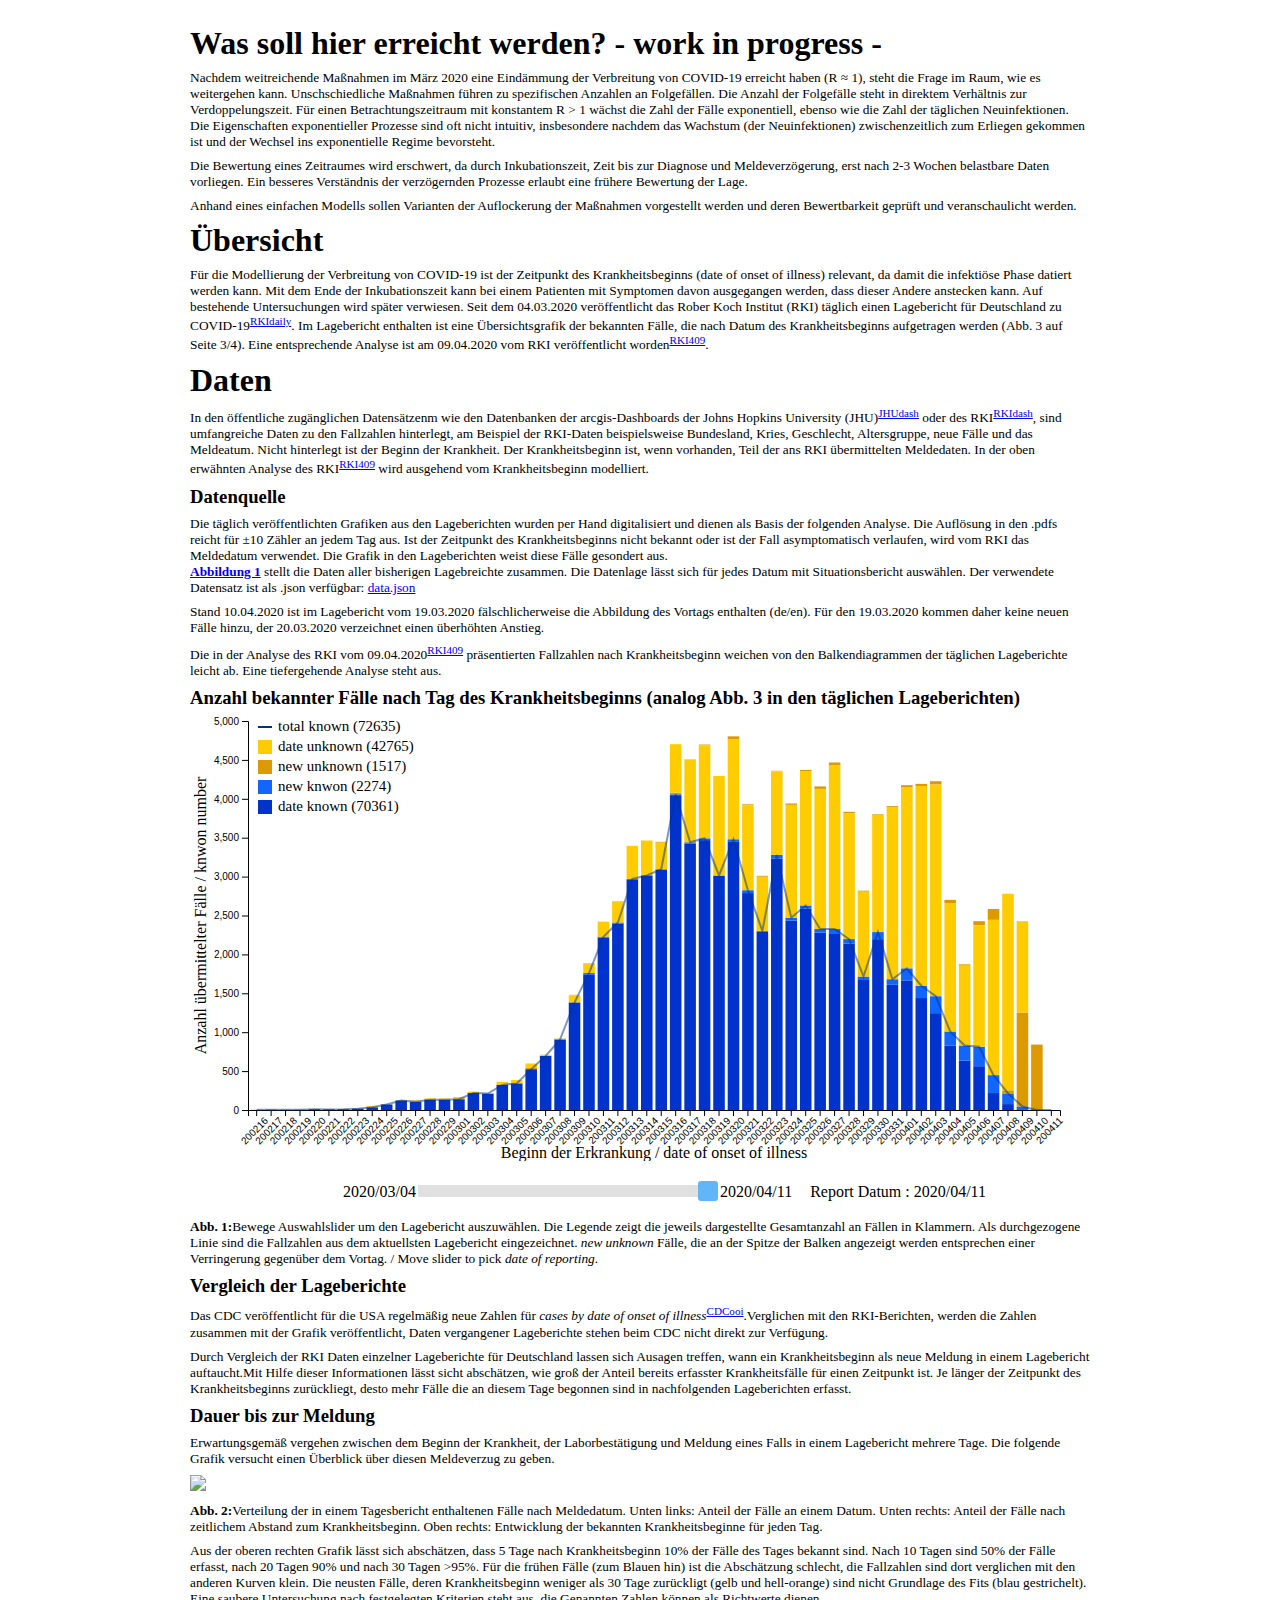
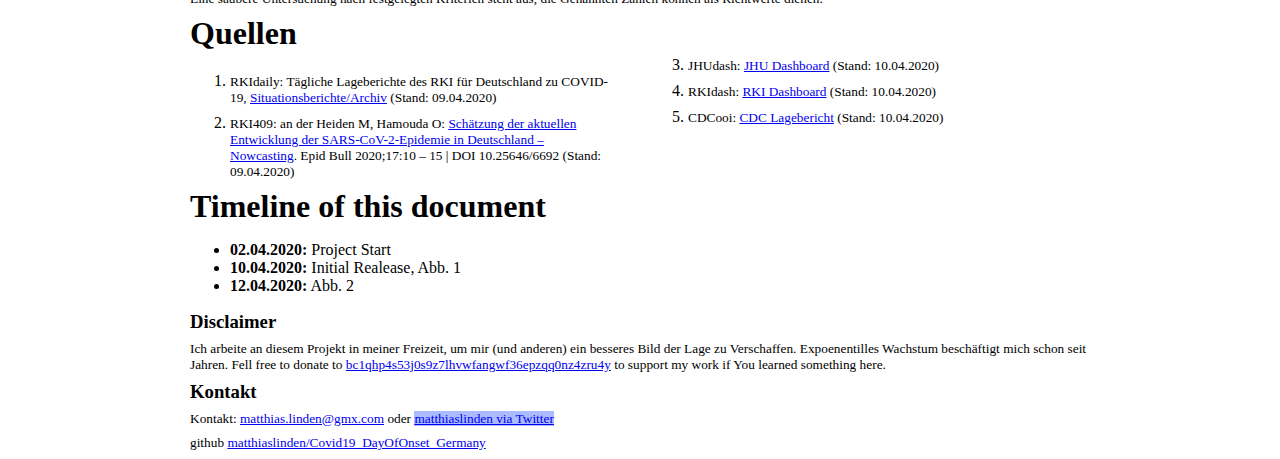
==== commit a42f88db: "Abbs added to Readme and website" ====
--- a/page/index.html
+++ b/page/index.html
@@ -53,30 +53,41 @@
   <h3>Vergleich der Lageberichte</h3>
   <p>Das CDC veröffentlicht für die USA regelmäßig neue Zahlen für <em>cases by date of onset of illness</em><sup><a href="#r_CDCooi">CDCooi</a></sup>.Verglichen mit den RKI-Berichten, werden die Zahlen zusammen mit der Grafik veröffentlicht, Daten vergangener Lageberichte stehen beim CDC nicht direkt zur Verfügung.</p>
   <p>Durch Vergleich der RKI Daten einzelner Lageberichte für Deutschland lassen sich Ausagen treffen, wann ein Krankheitsbeginn als neue Meldung in einem Lagebericht auftaucht.Mit Hilfe dieser Informationen lässt sicht abschätzen, wie groß der Anteil bereits erfasster Krankheitsfälle für einen Zeitpunkt ist. Je länger der Zeitpunkt des Krankheitsbeginns zurückliegt, desto mehr Fälle die an diesem Tage begonnen sind in nachfolgenden Lageberichten erfasst. </p>
+  
+  <h3>Dauer bis zur Meldung</h3>
+  <p>Erwartungsgemäß vergehen zwischen dem Beginn der Krankheit, der Laborbestätigung und Meldung eines Falls in einem Lagebericht mehrere Tage. Die folgende Grafik versucht einen Überblick über diesen Meldeverzug zu geben.</p>
+  <img src="graph/onsets_diff.svg" width="900px">
+  <div style="width:100%"><p><strong>Abb. 2:</strong>Verteilung der in einem Tagesbericht enthaltenen Fälle nach Meldedatum. Unten links: Anteil der Fälle an einem Datum. Unten rechts: Anteil der Fälle nach zeitlichem Abstand zum Krankheitsbeginn. Oben rechts: Entwicklung der bekannten Krankheitsbeginne für jeden Tag.</p></div>
+  <p>
+  Aus der oberen rechten Grafik lässt sich abschätzen, dass 5 Tage nach Krankheitsbeginn 10% der Fälle des Tages bekannt sind. Nach 10 Tagen sind 50% der Fälle erfasst, nach 20 Tagen 90% und nach 30 Tagen >95%. Für die frühen Fälle (zum Blauen hin) ist die Abschätzung schlecht, die Fallzahlen sind dort verglichen mit den anderen Kurven klein. Die neusten Fälle, deren Krankheitsbeginn weniger als 30 Tage zurückligt (gelb und hell-orange) sind nicht Grundlage des Fits (blau gestrichelt). Eine saubere Untersuchung nach festgelegten Kriterien steht aus, die Genannten Zahlen können als Richtwerte dienen.
+	  
+  </p>
   </section>
   
-  <section>
+  <!-- <section>
   <h3></h3>
 	  <div id="complexRKIgraphDiff"></div>
 	  <div style="width:100%"><p><strong>Abb. 2:</strong>Veränderung der Anzahl der bekannten Krankheitsbeginne in einem Lagebericht.</p></div>
   </section>
-  
+
   <section>
   <h1>Dynamik nach Aufhebung von Maßnahmen</h1>
   <p>
-  </p>
-  <h3>Rahmenbediungungen</h3><p>
+  </p> -->
+  
+
+  <!-- <h3>Rahmenbediungungen</h3><p>
   <ol>
 	  <li></li>
   </ol></p>
   <h3>Maßnamen</h3>
   <p></p>
-  
+
   <h3>Simulator</h3>
   <div id="simpleSimulator"></div>
   <div style="width:100%"><strong>Abb :</strong></div>
-  
-  </section>
+
+  </section> -->
   <section>
 	<h1>Quellen</h1>
 	<div id="sources">
@@ -95,16 +106,17 @@
 	  <ul>
 		  <li><strong>02.04.2020:</strong> Project Start</li>
 		  <li><strong>10.04.2020:</strong> Initial Realease, Abb. 1</li>
+		  <li><strong>12.04.2020:</strong> Abb. 2</li>
 	  <ul>
   </section>
   <section>
 	  <h3>Disclaimer</h3>
-	  <p>
-	  	Donate to <a href="bitcoin:bc1qhp4s53j0s9z7lhvwfangwf36epzqq0nz4zru4y">bc1qhp4s53j0s9z7lhvwfangwf36epzqq0nz4zru4y</a>
+	  <p>Ich arbeite an diesem Projekt in meiner Freizeit, um mir (und anderen) ein besseres Bild der Lage zu Verschaffen. Expoenentilles Wachstum beschäftigt mich schon seit Jahren. Fell free to donate to <a href="bitcoin:bc1qhp4s53j0s9z7lhvwfangwf36epzqq0nz4zru4y">bc1qhp4s53j0s9z7lhvwfangwf36epzqq0nz4zru4y</a> to support my work if You learned something here.
 	  </p>
 	  <h3>Kontakt</h3>
 	  <p>Kontakt: <a href="mailto:matthias.linden@gmx.de">matthias.linden@gmx.com</a> oder
 	  <a style="background-color:#ABF" href="https://twitter.com/matthiaslinden">matthiaslinden via Twitter</a><p>
+      <p>github <a href="https://github.com/matthiaslinden/Covid19_DayOfOnset_Germany">matthiaslinden/Covid19_DayOfOnset_Germany</a></p>
   </section>
   </div>
   <footer></footer>
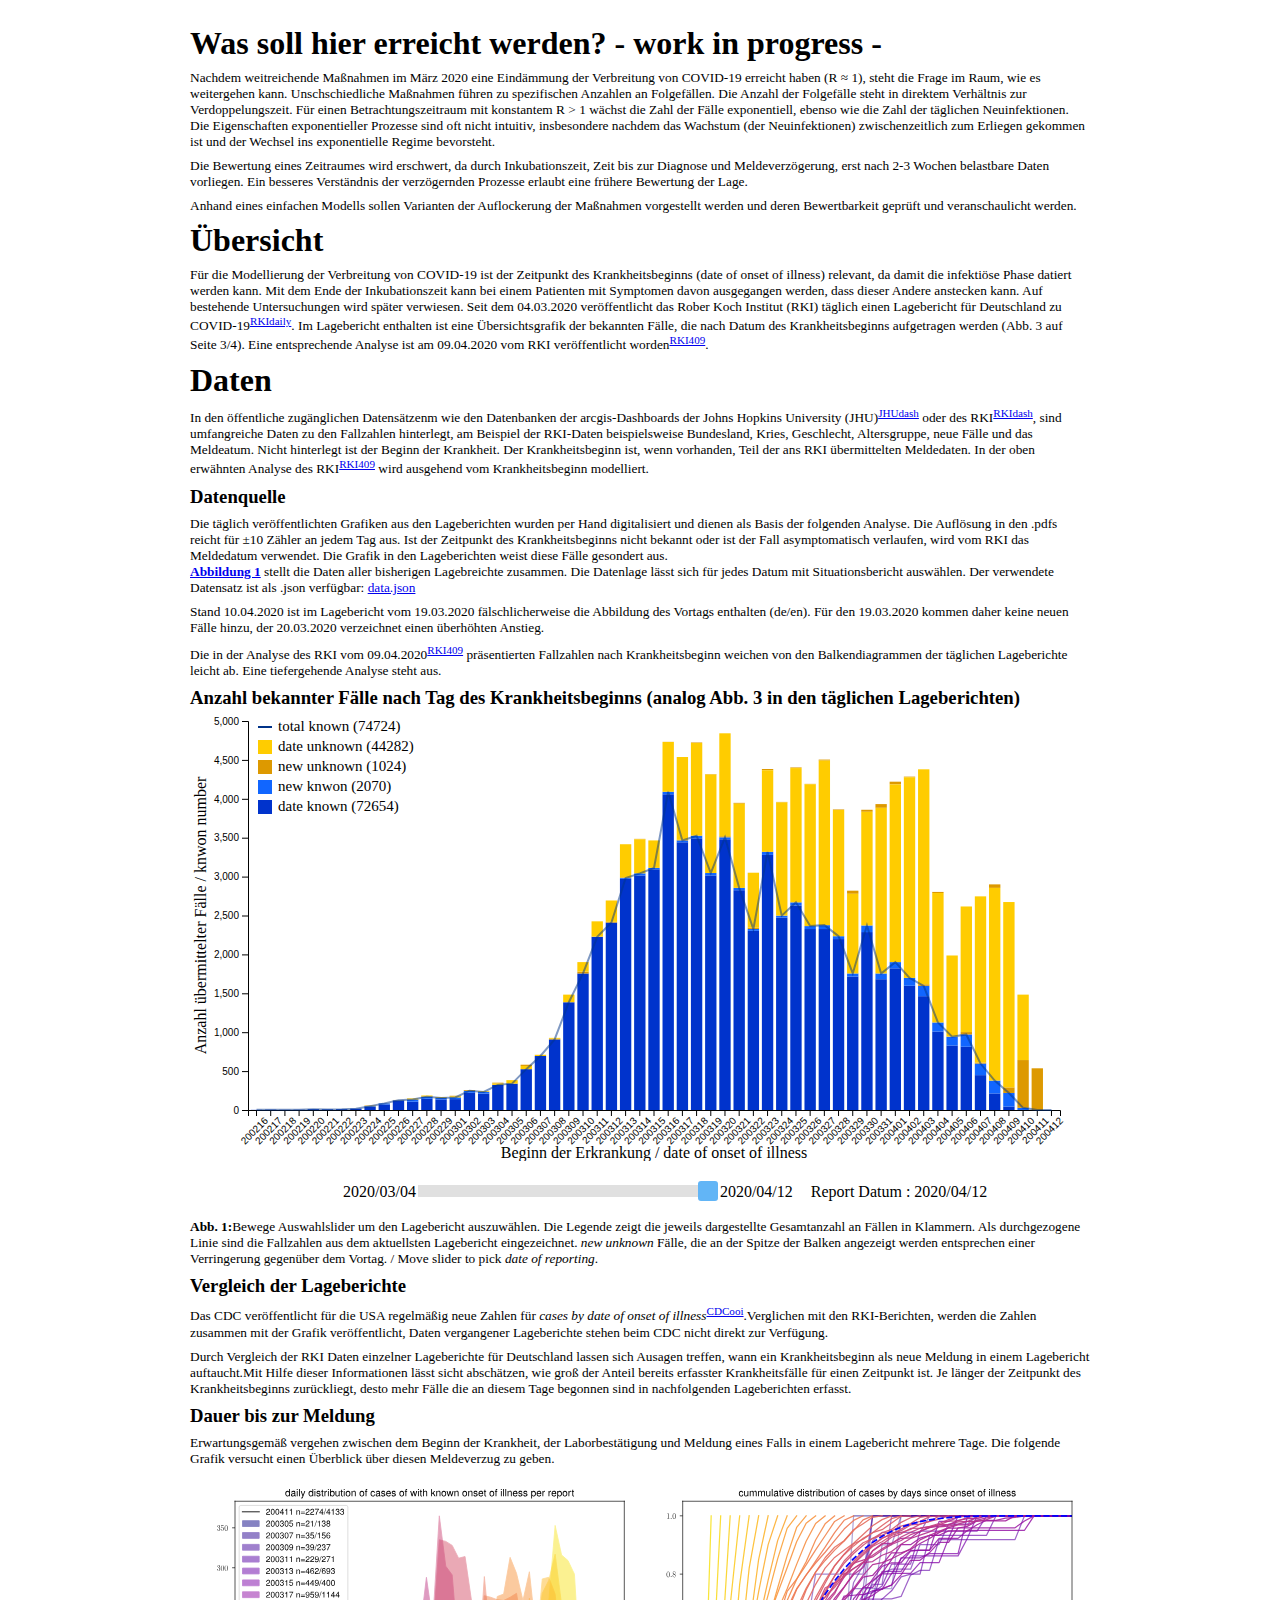
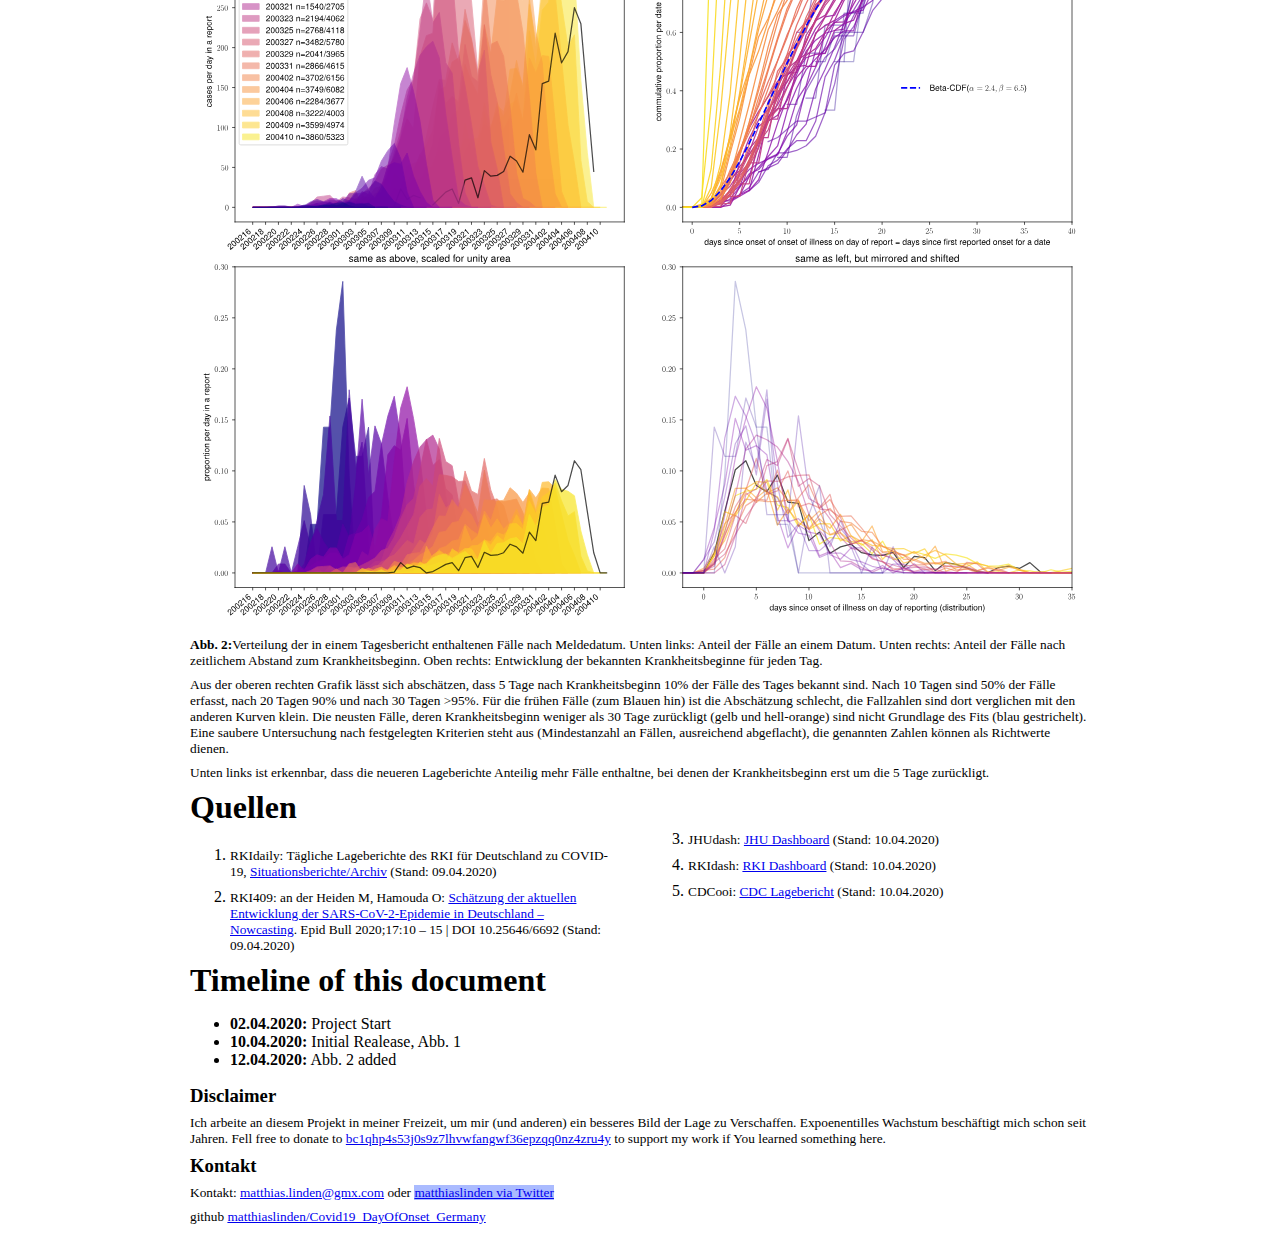
==== commit 81996f5f: "12.04.2020 Update" ====
--- a/page/index.html
+++ b/page/index.html
@@ -58,10 +58,8 @@
   <p>Erwartungsgemäß vergehen zwischen dem Beginn der Krankheit, der Laborbestätigung und Meldung eines Falls in einem Lagebericht mehrere Tage. Die folgende Grafik versucht einen Überblick über diesen Meldeverzug zu geben.</p>
   <img src="graph/onsets_diff.svg" width="900px">
   <div style="width:100%"><p><strong>Abb. 2:</strong>Verteilung der in einem Tagesbericht enthaltenen Fälle nach Meldedatum. Unten links: Anteil der Fälle an einem Datum. Unten rechts: Anteil der Fälle nach zeitlichem Abstand zum Krankheitsbeginn. Oben rechts: Entwicklung der bekannten Krankheitsbeginne für jeden Tag.</p></div>
-  <p>
-  Aus der oberen rechten Grafik lässt sich abschätzen, dass 5 Tage nach Krankheitsbeginn 10% der Fälle des Tages bekannt sind. Nach 10 Tagen sind 50% der Fälle erfasst, nach 20 Tagen 90% und nach 30 Tagen >95%. Für die frühen Fälle (zum Blauen hin) ist die Abschätzung schlecht, die Fallzahlen sind dort verglichen mit den anderen Kurven klein. Die neusten Fälle, deren Krankheitsbeginn weniger als 30 Tage zurückligt (gelb und hell-orange) sind nicht Grundlage des Fits (blau gestrichelt). Eine saubere Untersuchung nach festgelegten Kriterien steht aus, die Genannten Zahlen können als Richtwerte dienen.
-	  
-  </p>
+  <p>Aus der oberen rechten Grafik lässt sich abschätzen, dass 5 Tage nach Krankheitsbeginn 10% der Fälle des Tages bekannt sind. Nach 10 Tagen sind 50% der Fälle erfasst, nach 20 Tagen 90% und nach 30 Tagen >95%. Für die frühen Fälle (zum Blauen hin) ist die Abschätzung schlecht, die Fallzahlen sind dort verglichen mit den anderen Kurven klein. Die neusten Fälle, deren Krankheitsbeginn weniger als 30 Tage zurückligt (gelb und hell-orange) sind nicht Grundlage des Fits (blau gestrichelt). Eine saubere Untersuchung nach festgelegten Kriterien steht aus (Mindestanzahl an Fällen, ausreichend abgeflacht), die genannten Zahlen können als Richtwerte dienen.</p>
+  <p>Unten links ist erkennbar, dass die neueren Lageberichte Anteilig mehr Fälle enthaltne, bei denen der Krankheitsbeginn erst um die 5 Tage zurückligt.</p>
   </section>
   
   <!-- <section>
@@ -106,7 +104,7 @@
 	  <ul>
 		  <li><strong>02.04.2020:</strong> Project Start</li>
 		  <li><strong>10.04.2020:</strong> Initial Realease, Abb. 1</li>
-		  <li><strong>12.04.2020:</strong> Abb. 2</li>
+		  <li><strong>12.04.2020:</strong> Abb. 2 added </li>
 	  <ul>
   </section>
   <section>
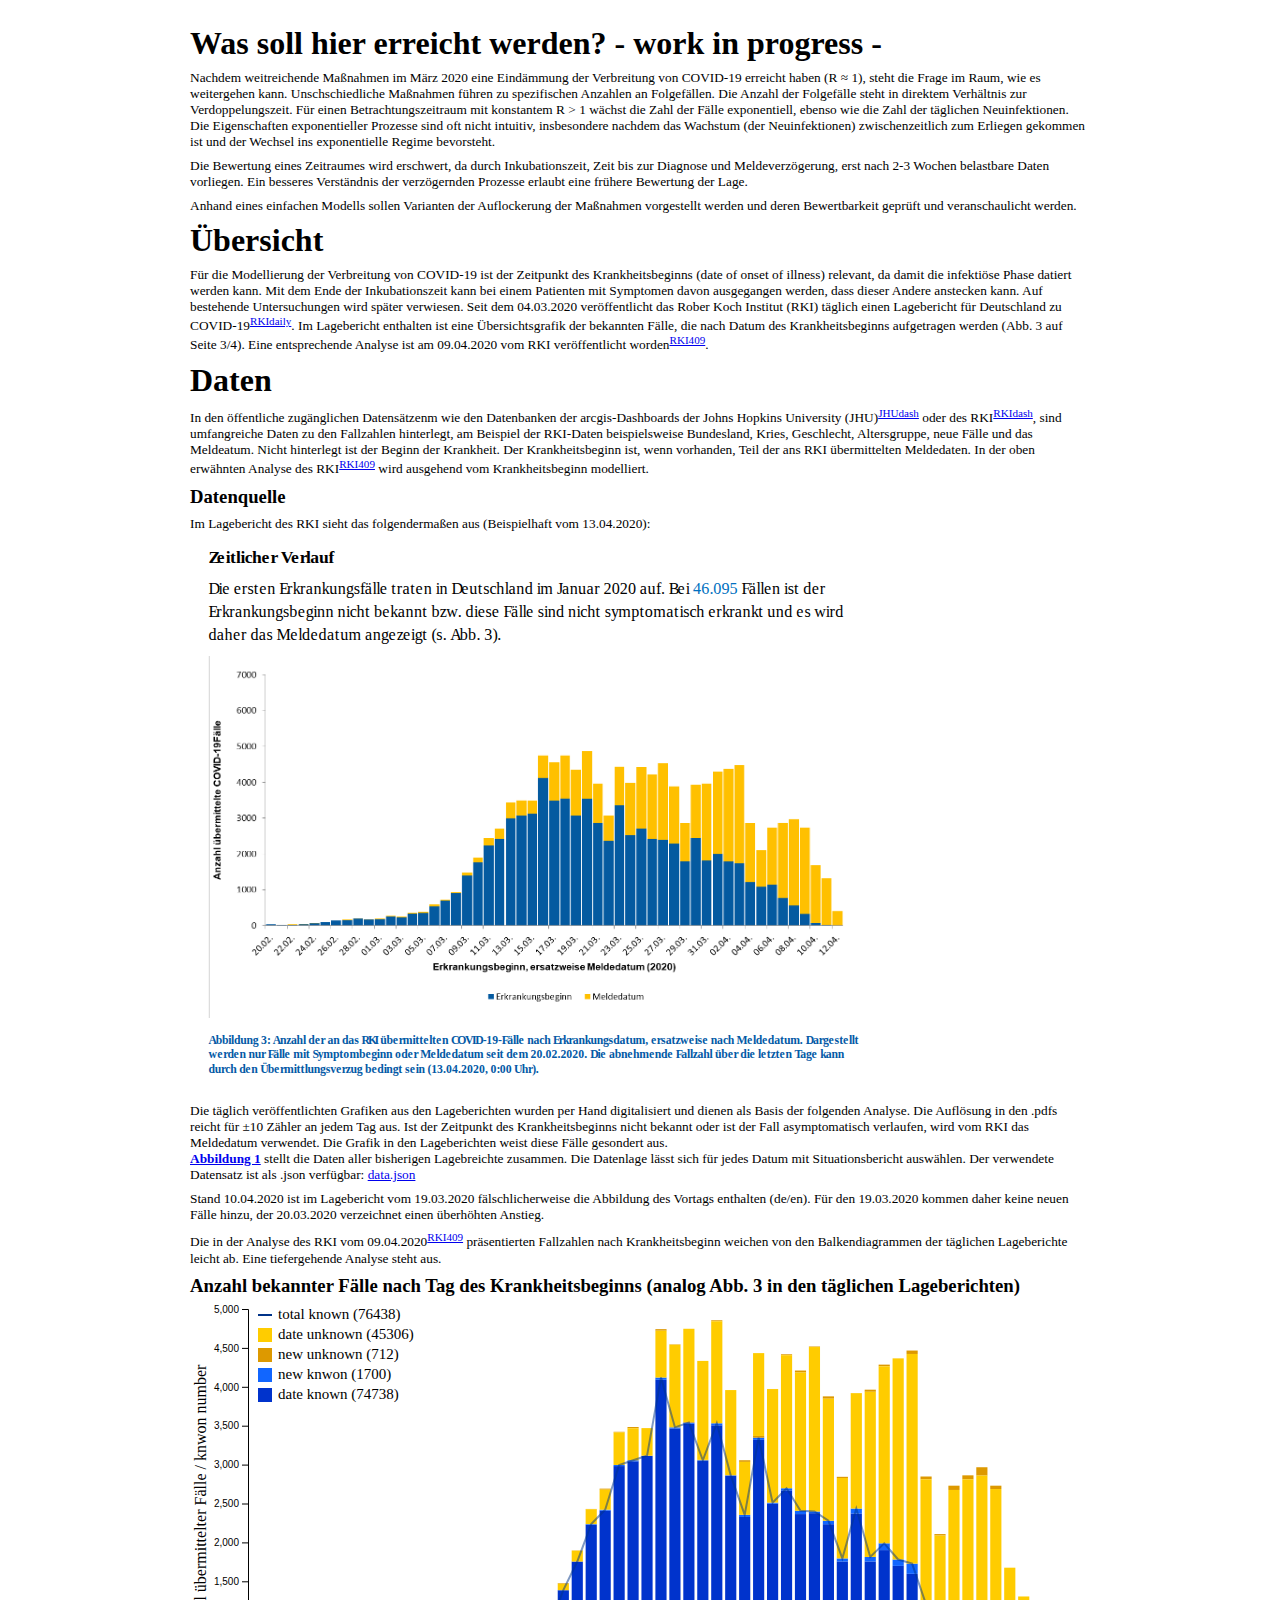
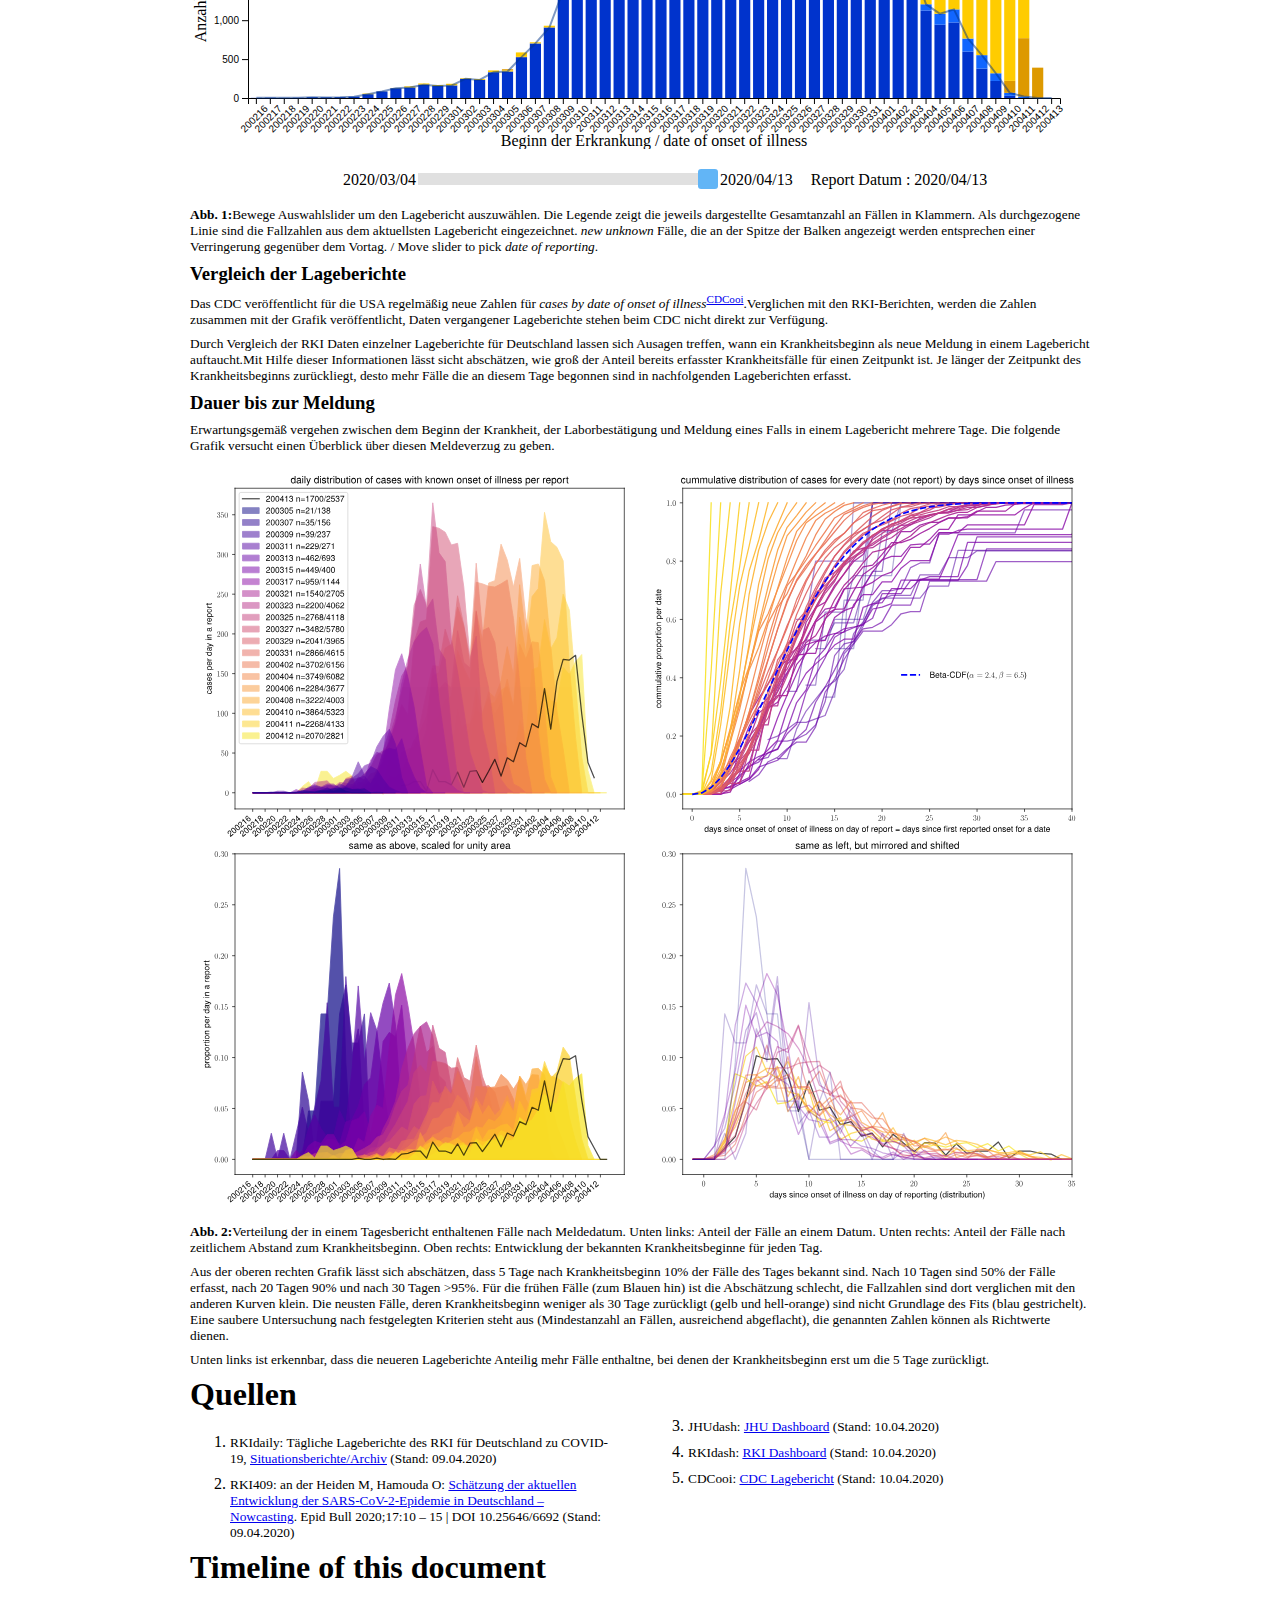
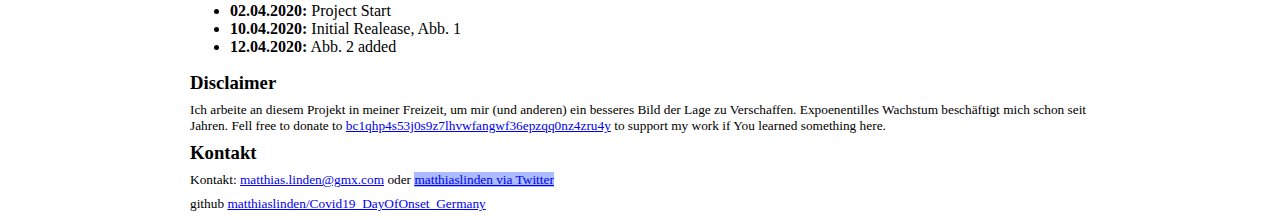
==== commit 421dbfc3: "Notebook to analyze different data-sources: arcgis, rki_fallback, dailyReports and 200409bulletin. C" ====
--- a/page/index.html
+++ b/page/index.html
@@ -42,9 +42,15 @@
   <h1>Daten</h1>
   <p>In den öffentliche zugänglichen Datensätzenm wie den Datenbanken der arcgis-Dashboards der Johns Hopkins University (JHU)<sup><a href="#r_JHUdash">JHUdash</a></sup> oder des RKI<sup><a href="#r_RKIdash">RKIdash</a></sup>, sind umfangreiche Daten zu den Fallzahlen hinterlegt, am Beispiel der RKI-Daten beispielsweise Bundesland, Kries, Geschlecht, Altersgruppe, neue Fälle und das Meldeatum. Nicht hinterlegt ist der Beginn der Krankheit. Der Krankheitsbeginn ist, wenn vorhanden, Teil der ans RKI übermittelten Meldedaten. In der oben erwähnten Analyse des RKI<sup><a href="#r_RKI409">RKI409</a></sup> wird ausgehend vom Krankheitsbeginn modelliert.</p>
   <h3>Datenquelle</h3>
-  <p>Die täglich veröffentlichten Grafiken aus den Lageberichten wurden per Hand digitalisiert und dienen als Basis der folgenden Analyse. Die Auflösung in den .pdfs reicht für ±10 Zähler an jedem Tag aus. Ist der Zeitpunkt des Krankheitsbeginns nicht bekannt oder ist der Fall asymptomatisch verlaufen, wird vom RKI das Meldedatum verwendet. Die Grafik in den Lageberichten weist diese Fälle gesondert aus.<br><a href="#simpleRKIgraph"><strong>Abbildung 1</strong></a> stellt die Daten aller bisherigen Lagebreichte zusammen. Die Datenlage lässt sich für jedes Datum mit Situationsbericht auswählen. Der verwendete Datensatz ist als .json verfügbar: <a href="script/data.json">data.json</a></p>
+  <p>Im Lagebericht des RKI sieht das folgendermaßen aus (Beispielhaft vom 13.04.2020):</p>
+  <div style="display:block">
+  <img src="graph/2020-04-13-de_p3.svg" width="700px">
+</div>
+  <p>Die täglich veröffentlichten Grafiken  aus den Lageberichten wurden per Hand digitalisiert und dienen als Basis der folgenden Analyse. Die Auflösung in den .pdfs reicht für ±10 Zähler an jedem Tag aus. Ist der Zeitpunkt des Krankheitsbeginns nicht bekannt oder ist der Fall asymptomatisch verlaufen, wird vom RKI das Meldedatum verwendet. Die Grafik in den Lageberichten weist diese Fälle gesondert aus.<br><a href="#simpleRKIgraph"><strong>Abbildung 1</strong></a> stellt die Daten aller bisherigen Lagebreichte zusammen. Die Datenlage lässt sich für jedes Datum mit Situationsbericht auswählen. Der verwendete Datensatz ist als .json verfügbar: <a href="script/data.json">data.json</a></p>
+  
   <p>Stand 10.04.2020 ist im Lagebericht vom 19.03.2020 fälschlicherweise die Abbildung des Vortags enthalten (de/en). Für den 19.03.2020 kommen daher keine neuen Fälle hinzu, der 20.03.2020 verzeichnet einen überhöhten Anstieg.</p>
   <p>Die in der Analyse des RKI vom 09.04.2020<sup><a href="#r_RKI409">RKI409</a></sup> präsentierten Fallzahlen nach Krankheitsbeginn weichen von den Balkendiagrammen der täglichen Lageberichte leicht ab. Eine tiefergehende Analyse steht aus.</p>
+  
   <h3>Anzahl bekannter Fälle nach Tag des Krankheitsbeginns (analog Abb. 3 in den täglichen Lageberichten)</h3>
   <div id="firstGraph">
   <div id="simpleRKIgraph"></div>
